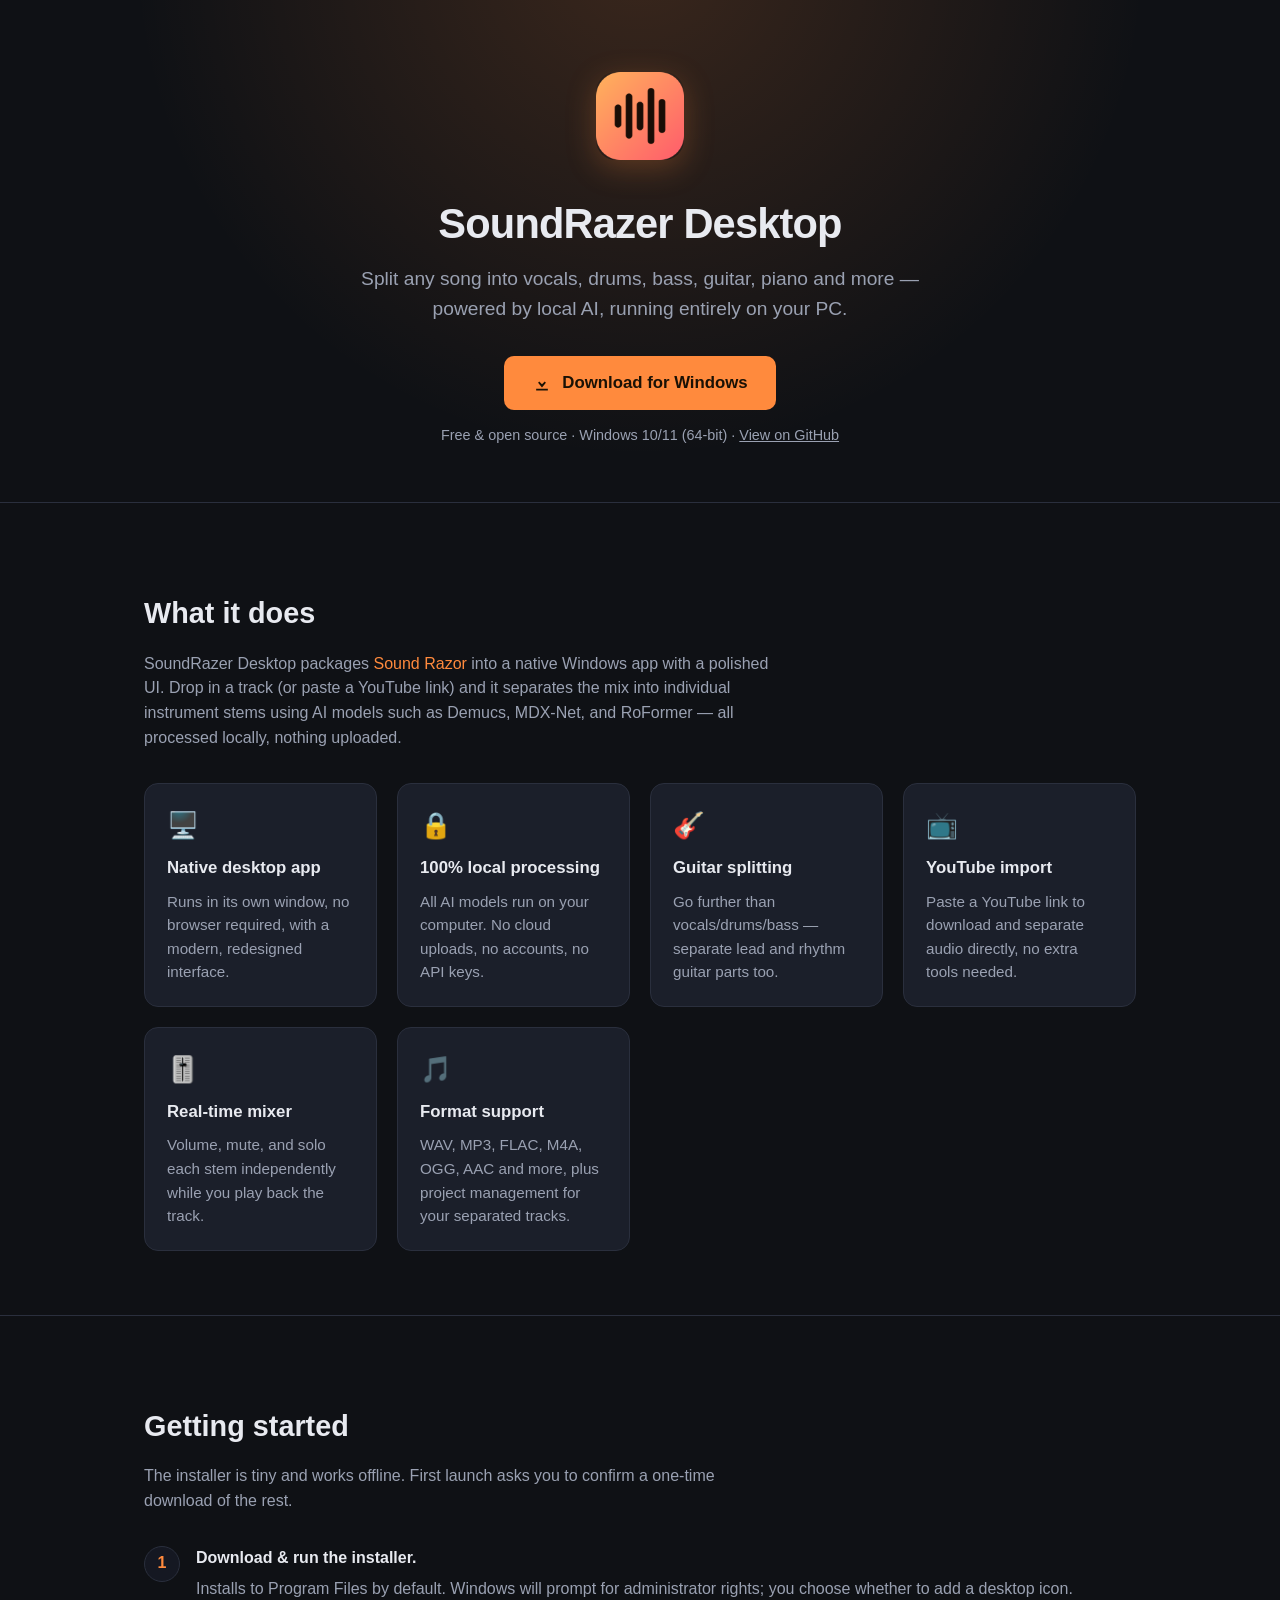
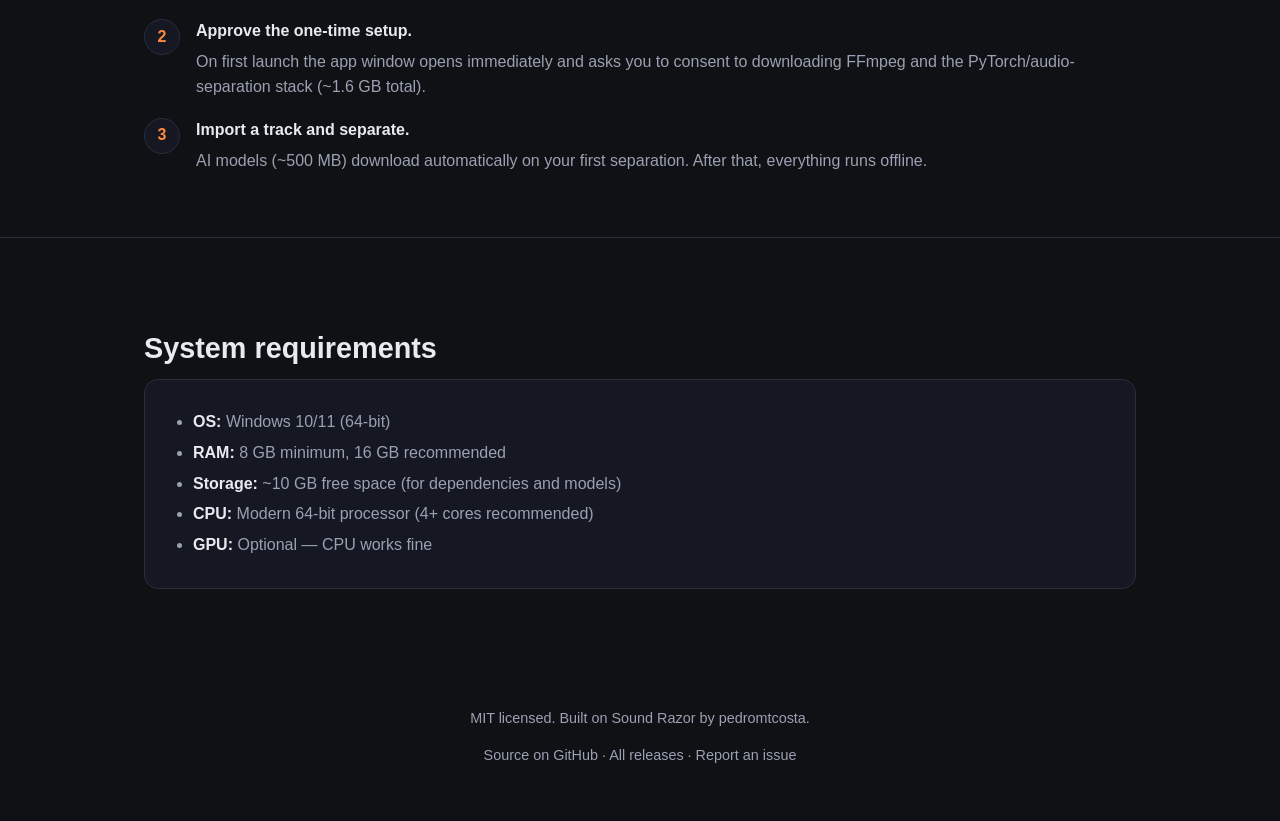
==== docs/index.html @ 900291c7 "Add Open Graph / Twitter card image to landing page" ====
<!DOCTYPE html>
<html lang="en">
<head>
<meta charset="UTF-8" />
<meta name="viewport" content="width=device-width, initial-scale=1.0" />
<title>SoundRazer Desktop — AI Audio Stem Separation</title>
<meta name="description" content="SoundRazer Desktop splits any song into vocals, drums, bass, guitar, piano and more using local AI models. Free, offline, Windows app." />
<link rel="icon" href="assets/icon-256.png" />

<meta property="og:type" content="website" />
<meta property="og:title" content="SoundRazer Desktop — AI Audio Stem Separation" />
<meta property="og:description" content="Split any song into vocals, drums, bass, guitar, piano and more using local AI models. Free, offline, Windows app." />
<meta property="og:url" content="https://um1chc5.github.io/soundrazer-desktop/" />
<meta property="og:image" content="https://um1chc5.github.io/soundrazer-desktop/assets/og-image.png" />
<meta property="og:image:width" content="1200" />
<meta property="og:image:height" content="630" />

<meta name="twitter:card" content="summary_large_image" />
<meta name="twitter:title" content="SoundRazer Desktop — AI Audio Stem Separation" />
<meta name="twitter:description" content="Split any song into vocals, drums, bass, guitar, piano and more using local AI models. Free, offline, Windows app." />
<meta name="twitter:image" content="https://um1chc5.github.io/soundrazer-desktop/assets/og-image.png" />
<style>
  :root {
    --bg: #0f1115;
    --bg-alt: #151822;
    --card: #1b1f2a;
    --border: #2a2f3d;
    --text: #e8eaf0;
    --muted: #9aa1b2;
    --accent: #ff8a3d;
    --accent-dark: #e06f26;
  }
  * { box-sizing: border-box; }
  html { scroll-behavior: smooth; }
  body {
    margin: 0;
    font-family: -apple-system, BlinkMacSystemFont, "Segoe UI", Roboto, Helvetica, Arial, sans-serif;
    background: var(--bg);
    color: var(--text);
    line-height: 1.55;
  }
  a { color: var(--accent); text-decoration: none; }
  a:hover { text-decoration: underline; }
  .wrap { max-width: 1040px; margin: 0 auto; padding: 0 24px; }

  header.hero {
    padding: 72px 0 56px;
    text-align: center;
    background: radial-gradient(circle at 50% -10%, rgba(255,138,61,0.18), transparent 60%);
    border-bottom: 1px solid var(--border);
  }
  .logo { width: 88px; height: 88px; border-radius: 20px; box-shadow: 0 8px 30px rgba(255,138,61,0.25); }
  h1 { font-size: 2.6rem; margin: 24px 0 8px; letter-spacing: -0.02em; }
  .tagline { font-size: 1.2rem; color: var(--muted); max-width: 620px; margin: 0 auto 32px; }

  .btn {
    display: inline-flex;
    align-items: center;
    gap: 10px;
    background: var(--accent);
    color: #1a1105;
    font-weight: 600;
    padding: 14px 28px;
    border-radius: 10px;
    font-size: 1.05rem;
    transition: background 0.15s ease, transform 0.15s ease;
  }
  .btn:hover { background: var(--accent-dark); text-decoration: none; transform: translateY(-1px); }
  .btn svg { width: 20px; height: 20px; }
  .sub-note { margin-top: 14px; font-size: 0.9rem; color: var(--muted); }
  .sub-note a { color: var(--muted); text-decoration: underline; }

  section { padding: 64px 0; border-bottom: 1px solid var(--border); }
  section:last-of-type { border-bottom: none; }
  h2 { font-size: 1.8rem; margin-bottom: 8px; }
  .section-lead { color: var(--muted); margin-bottom: 32px; max-width: 640px; }

  .grid {
    display: grid;
    grid-template-columns: repeat(auto-fit, minmax(230px, 1fr));
    gap: 20px;
  }
  .card {
    background: var(--card);
    border: 1px solid var(--border);
    border-radius: 14px;
    padding: 22px;
  }
  .card h3 { margin: 0 0 8px; font-size: 1.05rem; }
  .card p { margin: 0; color: var(--muted); font-size: 0.95rem; }
  .card .emoji { font-size: 1.6rem; display: block; margin-bottom: 10px; }

  .steps { display: grid; gap: 18px; counter-reset: step; }
  .step { display: flex; gap: 16px; align-items: flex-start; }
  .step .num {
    flex-shrink: 0;
    width: 36px; height: 36px;
    border-radius: 50%;
    background: var(--bg-alt);
    border: 1px solid var(--border);
    color: var(--accent);
    font-weight: 700;
    display: flex; align-items: center; justify-content: center;
  }
  .step p { margin: 6px 0 0; color: var(--muted); }
  .step strong { color: var(--text); }

  .reqs { background: var(--bg-alt); border: 1px solid var(--border); border-radius: 14px; padding: 24px 28px; }
  .reqs ul { margin: 0; padding-left: 20px; color: var(--muted); }
  .reqs li { margin: 6px 0; }
  .reqs strong { color: var(--text); }

  footer { padding: 40px 0; text-align: center; color: var(--muted); font-size: 0.9rem; }
  footer a { color: var(--muted); }

  code { background: var(--bg-alt); padding: 2px 6px; border-radius: 4px; font-size: 0.9em; }
</style>
</head>
<body>

<header class="hero">
  <div class="wrap">
    <img src="assets/icon-256.png" alt="SoundRazer Desktop icon" class="logo" />
    <h1>SoundRazer Desktop</h1>
    <p class="tagline">Split any song into vocals, drums, bass, guitar, piano and more — powered by local AI, running entirely on your PC.</p>
    <a class="btn" href="https://github.com/um1chc5/soundrazer-desktop/releases/latest/download/SoundRazer-Setup-x64.exe">
      <svg viewBox="0 0 24 24" fill="currentColor"><path d="M12 3v10.59l3.3-3.3 1.4 1.42L12 17.4l-4.7-5.69 1.4-1.42 3.3 3.3V3h0zM5 19h14v2H5z"/></svg>
      Download for Windows
    </a>
    <div class="sub-note">Free &amp; open source · Windows 10/11 (64-bit) · <a href="https://github.com/um1chc5/soundrazer-desktop">View on GitHub</a></div>
  </div>
</header>

<section>
  <div class="wrap">
    <h2>What it does</h2>
    <p class="section-lead">
      SoundRazer Desktop packages <a href="https://github.com/pedromtcosta/sound-razor">Sound Razor</a> into a native Windows
      app with a polished UI. Drop in a track (or paste a YouTube link) and it separates the mix into individual
      instrument stems using AI models such as Demucs, MDX-Net, and RoFormer — all processed locally, nothing uploaded.
    </p>
    <div class="grid">
      <div class="card">
        <span class="emoji">🖥️</span>
        <h3>Native desktop app</h3>
        <p>Runs in its own window, no browser required, with a modern, redesigned interface.</p>
      </div>
      <div class="card">
        <span class="emoji">🔒</span>
        <h3>100% local processing</h3>
        <p>All AI models run on your computer. No cloud uploads, no accounts, no API keys.</p>
      </div>
      <div class="card">
        <span class="emoji">🎸</span>
        <h3>Guitar splitting</h3>
        <p>Go further than vocals/drums/bass — separate lead and rhythm guitar parts too.</p>
      </div>
      <div class="card">
        <span class="emoji">📺</span>
        <h3>YouTube import</h3>
        <p>Paste a YouTube link to download and separate audio directly, no extra tools needed.</p>
      </div>
      <div class="card">
        <span class="emoji">🎚️</span>
        <h3>Real-time mixer</h3>
        <p>Volume, mute, and solo each stem independently while you play back the track.</p>
      </div>
      <div class="card">
        <span class="emoji">🎵</span>
        <h3>Format support</h3>
        <p>WAV, MP3, FLAC, M4A, OGG, AAC and more, plus project management for your separated tracks.</p>
      </div>
    </div>
  </div>
</section>

<section>
  <div class="wrap">
    <h2>Getting started</h2>
    <p class="section-lead">The installer is tiny and works offline. First launch asks you to confirm a one-time download of the rest.</p>
    <div class="steps">
      <div class="step">
        <div class="num">1</div>
        <div>
          <strong>Download &amp; run the installer.</strong>
          <p>Installs to Program Files by default. Windows will prompt for administrator rights; you choose whether to add a desktop icon.</p>
        </div>
      </div>
      <div class="step">
        <div class="num">2</div>
        <div>
          <strong>Approve the one-time setup.</strong>
          <p>On first launch the app window opens immediately and asks you to consent to downloading FFmpeg and the PyTorch/audio-separation stack (~1.6&nbsp;GB total).</p>
        </div>
      </div>
      <div class="step">
        <div class="num">3</div>
        <div>
          <strong>Import a track and separate.</strong>
          <p>AI models (~500&nbsp;MB) download automatically on your first separation. After that, everything runs offline.</p>
        </div>
      </div>
    </div>
  </div>
</section>

<section>
  <div class="wrap">
    <h2>System requirements</h2>
    <div class="reqs">
      <ul>
        <li><strong>OS:</strong> Windows 10/11 (64-bit)</li>
        <li><strong>RAM:</strong> 8&nbsp;GB minimum, 16&nbsp;GB recommended</li>
        <li><strong>Storage:</strong> ~10&nbsp;GB free space (for dependencies and models)</li>
        <li><strong>CPU:</strong> Modern 64-bit processor (4+ cores recommended)</li>
        <li><strong>GPU:</strong> Optional — CPU works fine</li>
      </ul>
    </div>
  </div>
</section>

<footer>
  <div class="wrap">
    <p>MIT licensed. Built on <a href="https://github.com/pedromtcosta/sound-razor">Sound Razor</a> by pedromtcosta.</p>
    <p><a href="https://github.com/um1chc5/soundrazer-desktop">Source on GitHub</a> · <a href="https://github.com/um1chc5/soundrazer-desktop/releases">All releases</a> · <a href="https://github.com/um1chc5/soundrazer-desktop/issues">Report an issue</a></p>
  </div>
</footer>

</body>
</html>
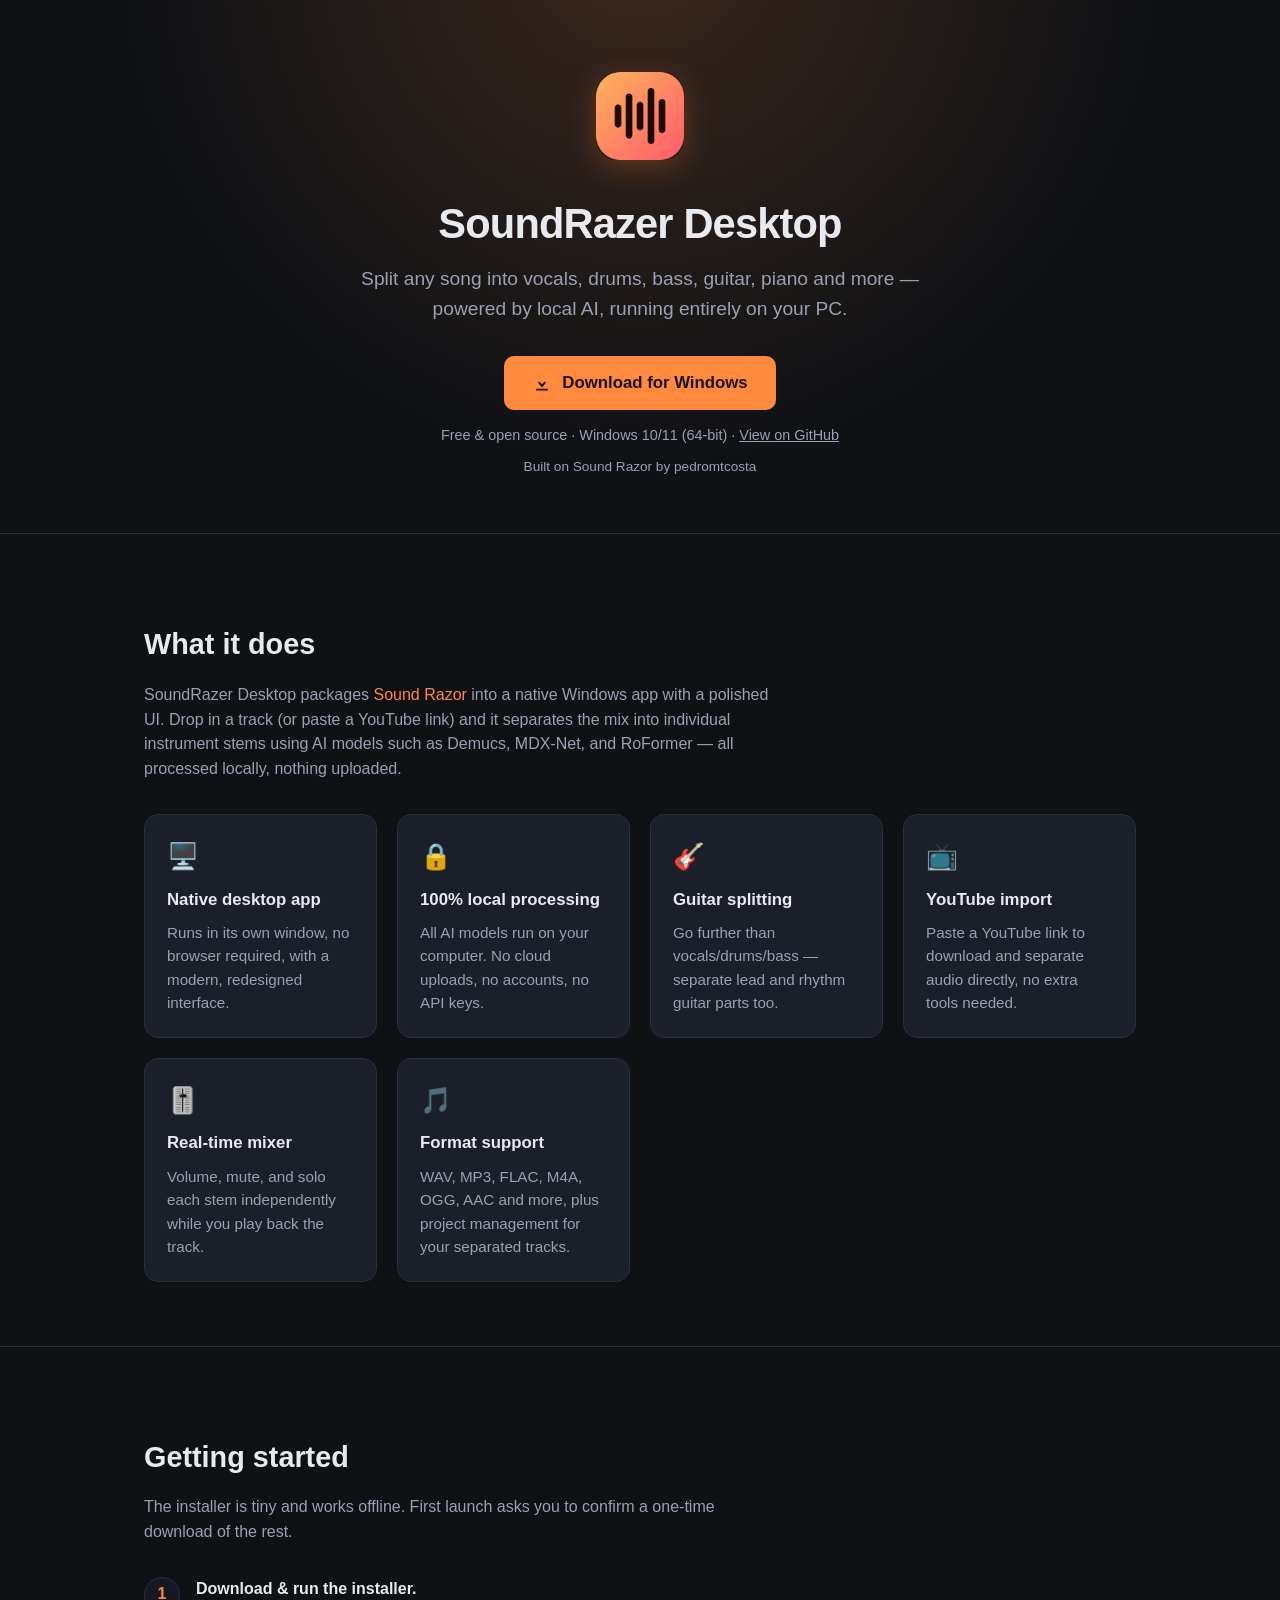
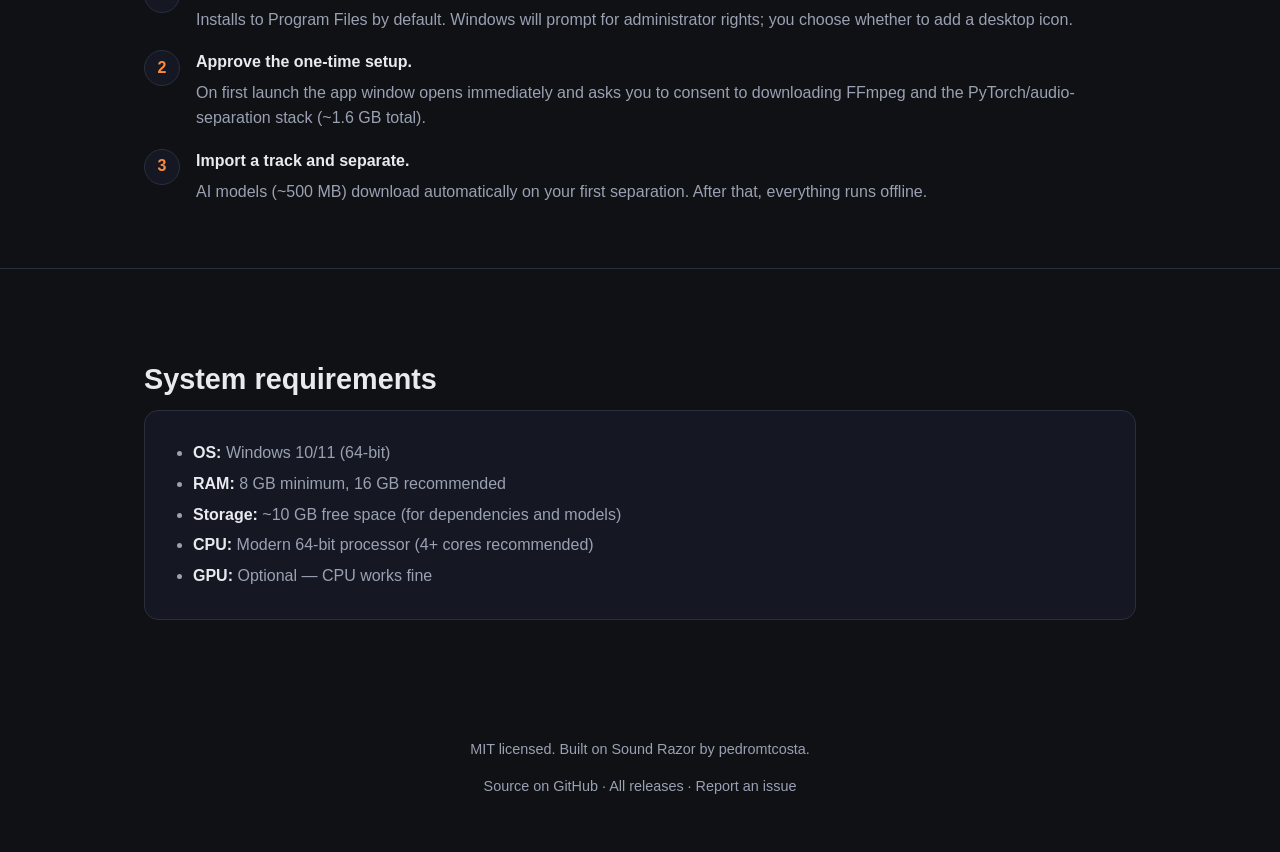
==== commit d608ca32: "Credit Sound Razor author in hero section" ====
--- a/docs/index.html
+++ b/docs/index.html
@@ -69,6 +69,8 @@
   .btn svg { width: 20px; height: 20px; }
   .sub-note { margin-top: 14px; font-size: 0.9rem; color: var(--muted); }
   .sub-note a { color: var(--muted); text-decoration: underline; }
+  .credit { margin-top: 10px; font-size: 0.85rem; color: var(--muted); }
+  .credit a { color: var(--muted); }
 
   section { padding: 64px 0; border-bottom: 1px solid var(--border); }
   section:last-of-type { border-bottom: none; }
@@ -128,6 +130,7 @@
       Download for Windows
     </a>
     <div class="sub-note">Free &amp; open source · Windows 10/11 (64-bit) · <a href="https://github.com/um1chc5/soundrazer-desktop">View on GitHub</a></div>
+    <div class="credit">Built on <a href="https://github.com/pedromtcosta/sound-razor">Sound Razor</a> by <a href="https://github.com/pedromtcosta">pedromtcosta</a></div>
   </div>
 </header>
 
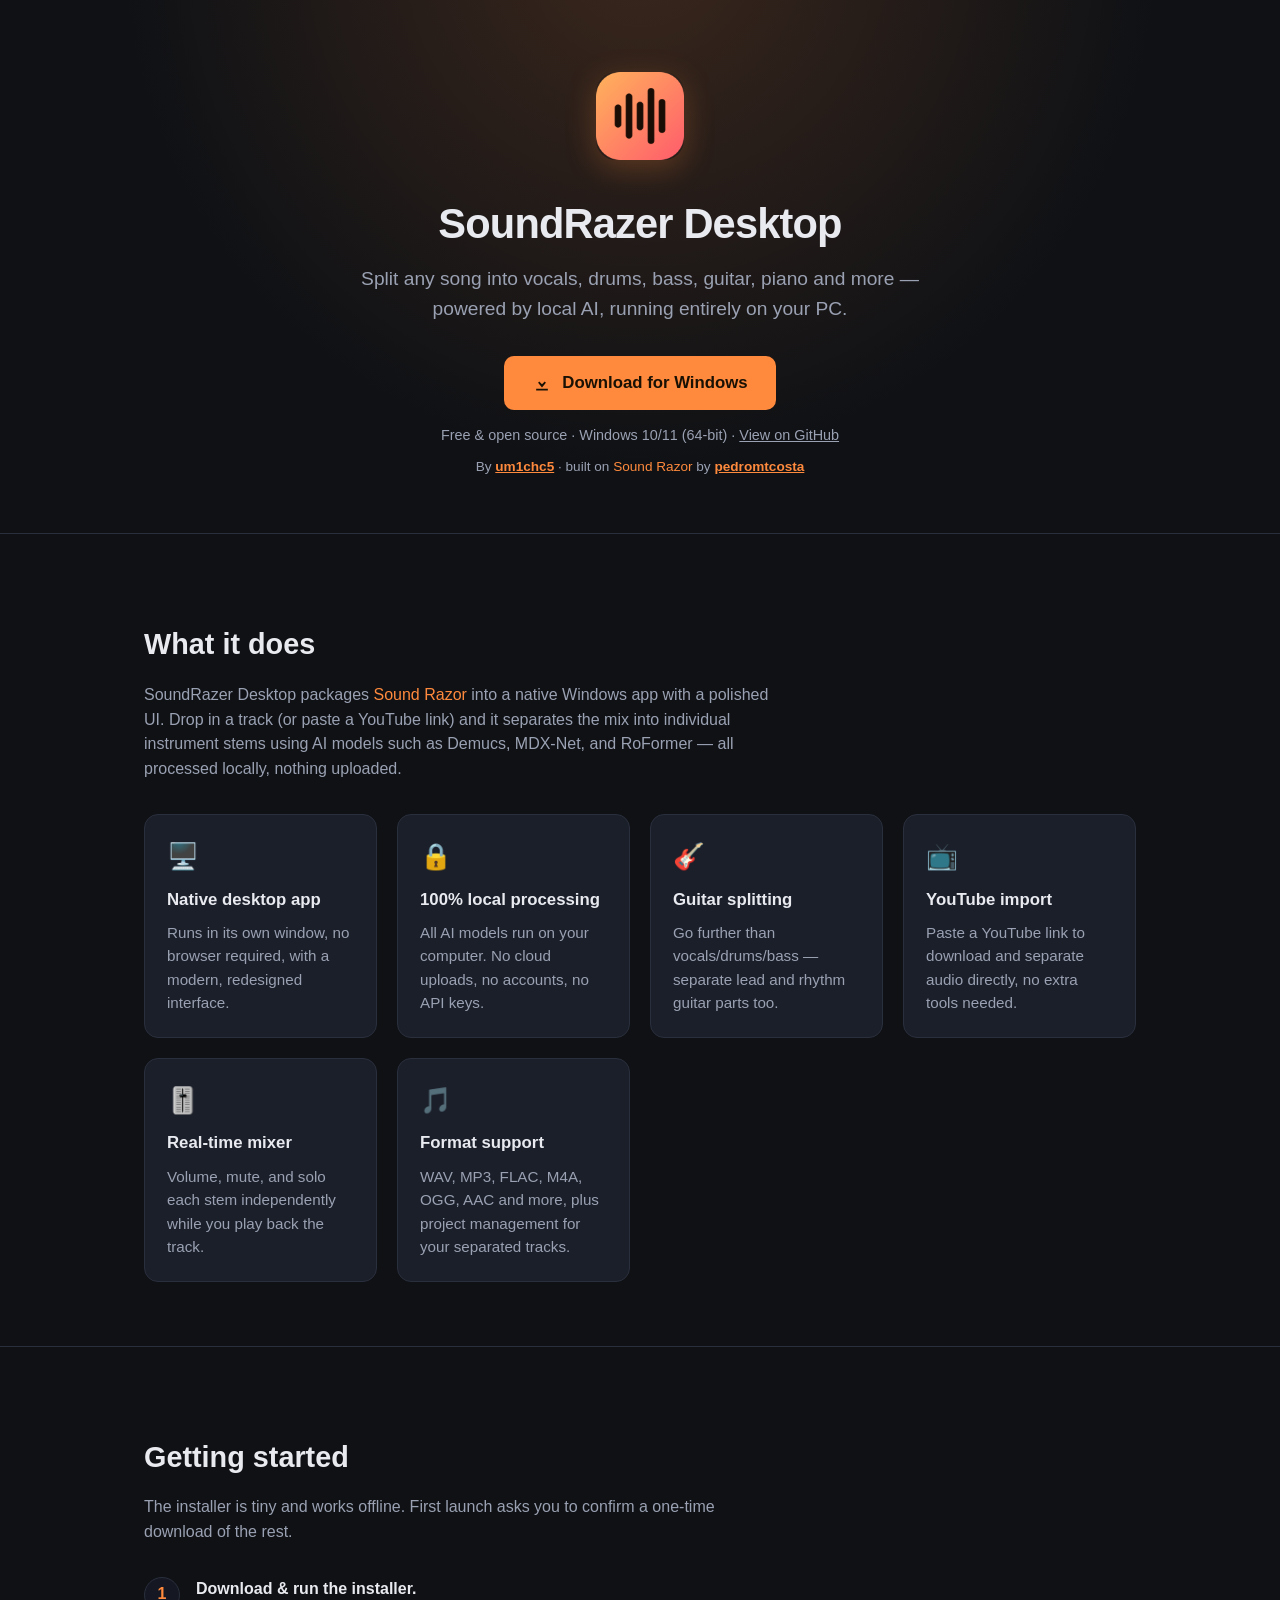
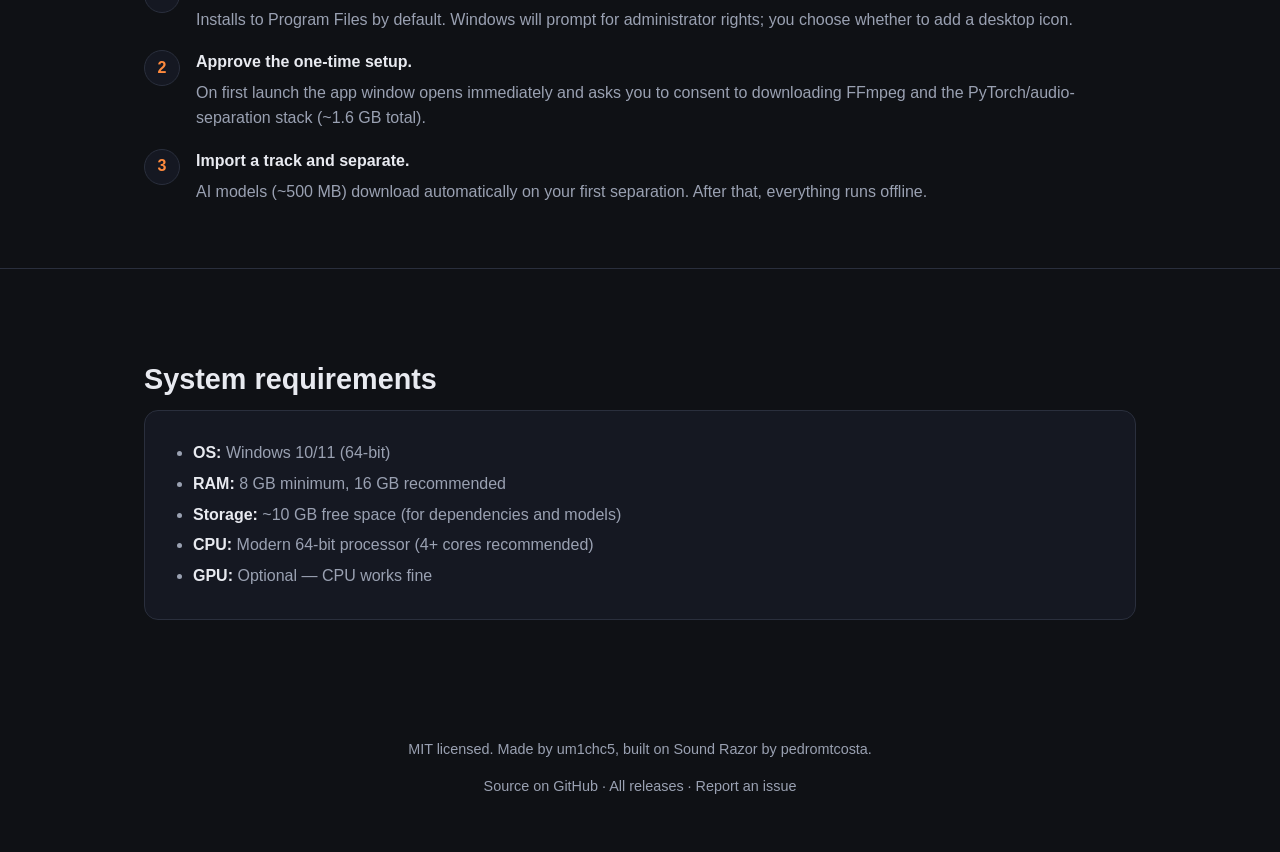
==== commit 1eadb98e: "Credit um1chc5 in hero and footer, style author links" ====
--- a/docs/index.html
+++ b/docs/index.html
@@ -70,7 +70,7 @@
   .sub-note { margin-top: 14px; font-size: 0.9rem; color: var(--muted); }
   .sub-note a { color: var(--muted); text-decoration: underline; }
   .credit { margin-top: 10px; font-size: 0.85rem; color: var(--muted); }
-  .credit a { color: var(--muted); }
+  .credit a.author { color: var(--accent); font-weight: 600; text-decoration: underline; }
 
   section { padding: 64px 0; border-bottom: 1px solid var(--border); }
   section:last-of-type { border-bottom: none; }
@@ -130,7 +130,7 @@
       Download for Windows
     </a>
     <div class="sub-note">Free &amp; open source · Windows 10/11 (64-bit) · <a href="https://github.com/um1chc5/soundrazer-desktop">View on GitHub</a></div>
-    <div class="credit">Built on <a href="https://github.com/pedromtcosta/sound-razor">Sound Razor</a> by <a href="https://github.com/pedromtcosta">pedromtcosta</a></div>
+    <div class="credit">By <a href="https://github.com/um1chc5" class="author">um1chc5</a> · built on <a href="https://github.com/pedromtcosta/sound-razor">Sound Razor</a> by <a href="https://github.com/pedromtcosta" class="author">pedromtcosta</a></div>
   </div>
 </header>
 
@@ -224,7 +224,7 @@
 
 <footer>
   <div class="wrap">
-    <p>MIT licensed. Built on <a href="https://github.com/pedromtcosta/sound-razor">Sound Razor</a> by pedromtcosta.</p>
+    <p>MIT licensed. Made by <a href="https://github.com/um1chc5">um1chc5</a>, built on <a href="https://github.com/pedromtcosta/sound-razor">Sound Razor</a> by pedromtcosta.</p>
     <p><a href="https://github.com/um1chc5/soundrazer-desktop">Source on GitHub</a> · <a href="https://github.com/um1chc5/soundrazer-desktop/releases">All releases</a> · <a href="https://github.com/um1chc5/soundrazer-desktop/issues">Report an issue</a></p>
   </div>
 </footer>
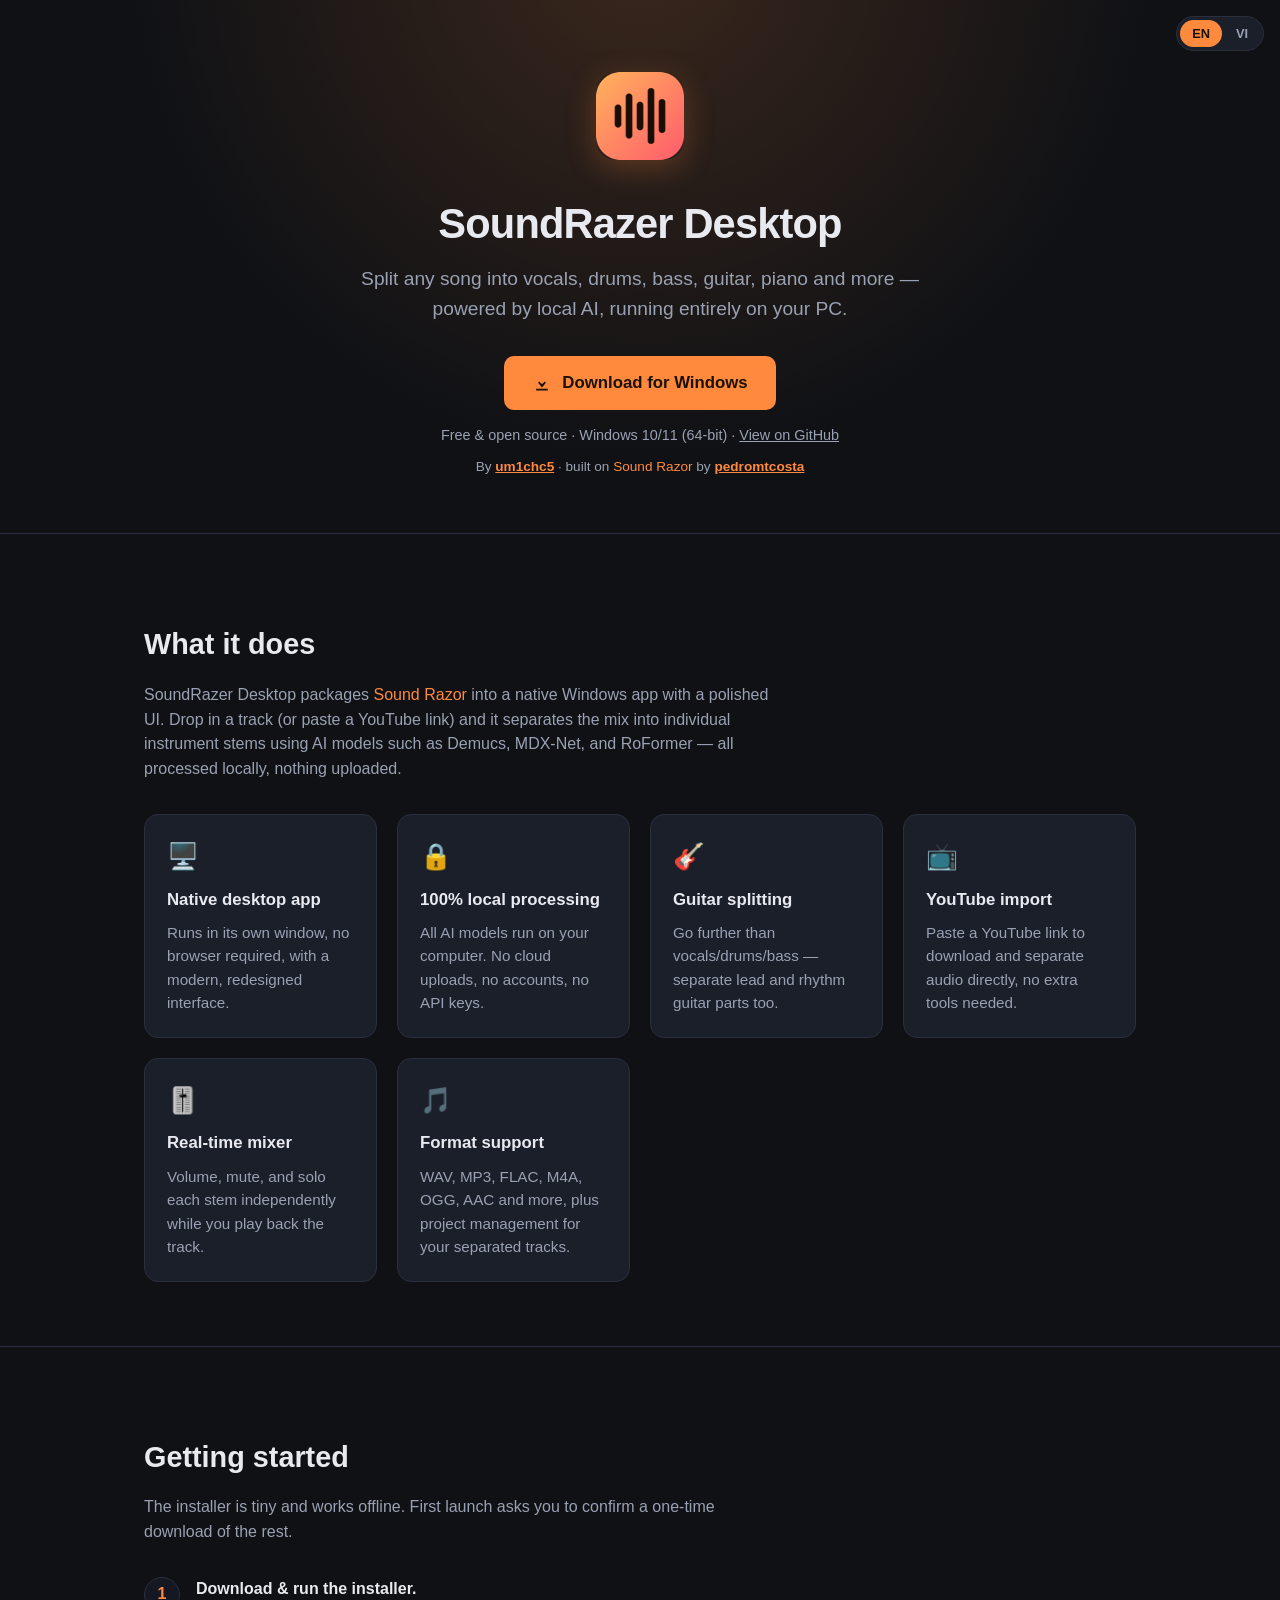
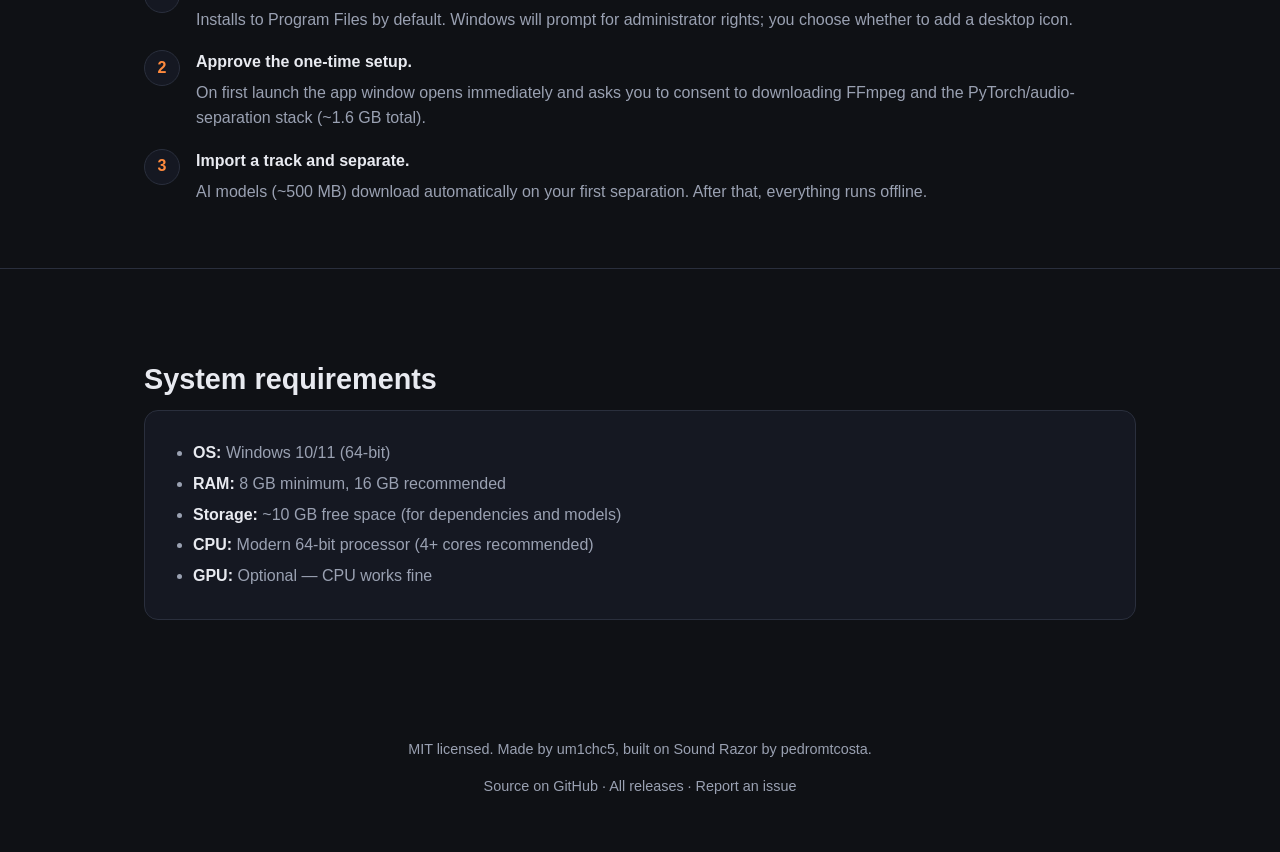
==== commit 57cf3e0f: "Add VI/EN language toggle to landing page" ====
--- a/docs/index.html
+++ b/docs/index.html
@@ -116,28 +116,58 @@
   footer a { color: var(--muted); }
 
   code { background: var(--bg-alt); padding: 2px 6px; border-radius: 4px; font-size: 0.9em; }
+
+  .lang-toggle {
+    position: fixed;
+    top: 16px;
+    right: 16px;
+    z-index: 10;
+    display: flex;
+    background: var(--card);
+    border: 1px solid var(--border);
+    border-radius: 999px;
+    padding: 3px;
+    gap: 2px;
+  }
+  .lang-toggle button {
+    border: none;
+    background: transparent;
+    color: var(--muted);
+    font-size: 0.8rem;
+    font-weight: 600;
+    padding: 6px 12px;
+    border-radius: 999px;
+    cursor: pointer;
+    font-family: inherit;
+  }
+  .lang-toggle button.active { background: var(--accent); color: #1a1105; }
 </style>
 </head>
 <body>
 
+<div class="lang-toggle">
+  <button type="button" data-lang="en">EN</button>
+  <button type="button" data-lang="vi">VI</button>
+</div>
+
 <header class="hero">
   <div class="wrap">
     <img src="assets/icon-256.png" alt="SoundRazer Desktop icon" class="logo" />
     <h1>SoundRazer Desktop</h1>
-    <p class="tagline">Split any song into vocals, drums, bass, guitar, piano and more — powered by local AI, running entirely on your PC.</p>
+    <p class="tagline" data-i18n="hero.tagline">Split any song into vocals, drums, bass, guitar, piano and more — powered by local AI, running entirely on your PC.</p>
     <a class="btn" href="https://github.com/um1chc5/soundrazer-desktop/releases/latest/download/SoundRazer-Setup-x64.exe">
       <svg viewBox="0 0 24 24" fill="currentColor"><path d="M12 3v10.59l3.3-3.3 1.4 1.42L12 17.4l-4.7-5.69 1.4-1.42 3.3 3.3V3h0zM5 19h14v2H5z"/></svg>
-      Download for Windows
+      <span data-i18n="hero.btn">Download for Windows</span>
     </a>
-    <div class="sub-note">Free &amp; open source · Windows 10/11 (64-bit) · <a href="https://github.com/um1chc5/soundrazer-desktop">View on GitHub</a></div>
-    <div class="credit">By <a href="https://github.com/um1chc5" class="author">um1chc5</a> · built on <a href="https://github.com/pedromtcosta/sound-razor">Sound Razor</a> by <a href="https://github.com/pedromtcosta" class="author">pedromtcosta</a></div>
+    <div class="sub-note" data-i18n="hero.subnote">Free &amp; open source · Windows 10/11 (64-bit) · <a href="https://github.com/um1chc5/soundrazer-desktop">View on GitHub</a></div>
+    <div class="credit" data-i18n="hero.credit">By <a href="https://github.com/um1chc5" class="author">um1chc5</a> · built on <a href="https://github.com/pedromtcosta/sound-razor">Sound Razor</a> by <a href="https://github.com/pedromtcosta" class="author">pedromtcosta</a></div>
   </div>
 </header>
 
 <section>
   <div class="wrap">
-    <h2>What it does</h2>
-    <p class="section-lead">
+    <h2 data-i18n="about.h2">What it does</h2>
+    <p class="section-lead" data-i18n="about.lead">
       SoundRazer Desktop packages <a href="https://github.com/pedromtcosta/sound-razor">Sound Razor</a> into a native Windows
       app with a polished UI. Drop in a track (or paste a YouTube link) and it separates the mix into individual
       instrument stems using AI models such as Demucs, MDX-Net, and RoFormer — all processed locally, nothing uploaded.
@@ -145,33 +175,33 @@
     <div class="grid">
       <div class="card">
         <span class="emoji">🖥️</span>
-        <h3>Native desktop app</h3>
-        <p>Runs in its own window, no browser required, with a modern, redesigned interface.</p>
+        <h3 data-i18n="card.1.h3">Native desktop app</h3>
+        <p data-i18n="card.1.p">Runs in its own window, no browser required, with a modern, redesigned interface.</p>
       </div>
       <div class="card">
         <span class="emoji">🔒</span>
-        <h3>100% local processing</h3>
-        <p>All AI models run on your computer. No cloud uploads, no accounts, no API keys.</p>
+        <h3 data-i18n="card.2.h3">100% local processing</h3>
+        <p data-i18n="card.2.p">All AI models run on your computer. No cloud uploads, no accounts, no API keys.</p>
       </div>
       <div class="card">
         <span class="emoji">🎸</span>
-        <h3>Guitar splitting</h3>
-        <p>Go further than vocals/drums/bass — separate lead and rhythm guitar parts too.</p>
+        <h3 data-i18n="card.3.h3">Guitar splitting</h3>
+        <p data-i18n="card.3.p">Go further than vocals/drums/bass — separate lead and rhythm guitar parts too.</p>
       </div>
       <div class="card">
         <span class="emoji">📺</span>
-        <h3>YouTube import</h3>
-        <p>Paste a YouTube link to download and separate audio directly, no extra tools needed.</p>
+        <h3 data-i18n="card.4.h3">YouTube import</h3>
+        <p data-i18n="card.4.p">Paste a YouTube link to download and separate audio directly, no extra tools needed.</p>
       </div>
       <div class="card">
         <span class="emoji">🎚️</span>
-        <h3>Real-time mixer</h3>
-        <p>Volume, mute, and solo each stem independently while you play back the track.</p>
+        <h3 data-i18n="card.5.h3">Real-time mixer</h3>
+        <p data-i18n="card.5.p">Volume, mute, and solo each stem independently while you play back the track.</p>
       </div>
       <div class="card">
         <span class="emoji">🎵</span>
-        <h3>Format support</h3>
-        <p>WAV, MP3, FLAC, M4A, OGG, AAC and more, plus project management for your separated tracks.</p>
+        <h3 data-i18n="card.6.h3">Format support</h3>
+        <p data-i18n="card.6.p">WAV, MP3, FLAC, M4A, OGG, AAC and more, plus project management for your separated tracks.</p>
       </div>
     </div>
   </div>
@@ -179,28 +209,28 @@
 
 <section>
   <div class="wrap">
-    <h2>Getting started</h2>
-    <p class="section-lead">The installer is tiny and works offline. First launch asks you to confirm a one-time download of the rest.</p>
+    <h2 data-i18n="start.h2">Getting started</h2>
+    <p class="section-lead" data-i18n="start.lead">The installer is tiny and works offline. First launch asks you to confirm a one-time download of the rest.</p>
     <div class="steps">
       <div class="step">
         <div class="num">1</div>
         <div>
-          <strong>Download &amp; run the installer.</strong>
-          <p>Installs to Program Files by default. Windows will prompt for administrator rights; you choose whether to add a desktop icon.</p>
+          <strong data-i18n="step.1.strong">Download &amp; run the installer.</strong>
+          <p data-i18n="step.1.p">Installs to Program Files by default. Windows will prompt for administrator rights; you choose whether to add a desktop icon.</p>
         </div>
       </div>
       <div class="step">
         <div class="num">2</div>
         <div>
-          <strong>Approve the one-time setup.</strong>
-          <p>On first launch the app window opens immediately and asks you to consent to downloading FFmpeg and the PyTorch/audio-separation stack (~1.6&nbsp;GB total).</p>
+          <strong data-i18n="step.2.strong">Approve the one-time setup.</strong>
+          <p data-i18n="step.2.p">On first launch the app window opens immediately and asks you to consent to downloading FFmpeg and the PyTorch/audio-separation stack (~1.6&nbsp;GB total).</p>
         </div>
       </div>
       <div class="step">
         <div class="num">3</div>
         <div>
-          <strong>Import a track and separate.</strong>
-          <p>AI models (~500&nbsp;MB) download automatically on your first separation. After that, everything runs offline.</p>
+          <strong data-i18n="step.3.strong">Import a track and separate.</strong>
+          <p data-i18n="step.3.p">AI models (~500&nbsp;MB) download automatically on your first separation. After that, everything runs offline.</p>
         </div>
       </div>
     </div>
@@ -209,14 +239,14 @@
 
 <section>
   <div class="wrap">
-    <h2>System requirements</h2>
+    <h2 data-i18n="reqs.h2">System requirements</h2>
     <div class="reqs">
       <ul>
-        <li><strong>OS:</strong> Windows 10/11 (64-bit)</li>
-        <li><strong>RAM:</strong> 8&nbsp;GB minimum, 16&nbsp;GB recommended</li>
-        <li><strong>Storage:</strong> ~10&nbsp;GB free space (for dependencies and models)</li>
-        <li><strong>CPU:</strong> Modern 64-bit processor (4+ cores recommended)</li>
-        <li><strong>GPU:</strong> Optional — CPU works fine</li>
+        <li data-i18n="reqs.os"><strong>OS:</strong> Windows 10/11 (64-bit)</li>
+        <li data-i18n="reqs.ram"><strong>RAM:</strong> 8&nbsp;GB minimum, 16&nbsp;GB recommended</li>
+        <li data-i18n="reqs.storage"><strong>Storage:</strong> ~10&nbsp;GB free space (for dependencies and models)</li>
+        <li data-i18n="reqs.cpu"><strong>CPU:</strong> Modern 64-bit processor (4+ cores recommended)</li>
+        <li data-i18n="reqs.gpu"><strong>GPU:</strong> Optional — CPU works fine</li>
       </ul>
     </div>
   </div>
@@ -224,10 +254,80 @@
 
 <footer>
   <div class="wrap">
-    <p>MIT licensed. Made by <a href="https://github.com/um1chc5">um1chc5</a>, built on <a href="https://github.com/pedromtcosta/sound-razor">Sound Razor</a> by pedromtcosta.</p>
-    <p><a href="https://github.com/um1chc5/soundrazer-desktop">Source on GitHub</a> · <a href="https://github.com/um1chc5/soundrazer-desktop/releases">All releases</a> · <a href="https://github.com/um1chc5/soundrazer-desktop/issues">Report an issue</a></p>
+    <p data-i18n="footer.p1">MIT licensed. Made by <a href="https://github.com/um1chc5">um1chc5</a>, built on <a href="https://github.com/pedromtcosta/sound-razor">Sound Razor</a> by pedromtcosta.</p>
+    <p data-i18n="footer.p2"><a href="https://github.com/um1chc5/soundrazer-desktop">Source on GitHub</a> · <a href="https://github.com/um1chc5/soundrazer-desktop/releases">All releases</a> · <a href="https://github.com/um1chc5/soundrazer-desktop/issues">Report an issue</a></p>
   </div>
 </footer>
+
+<script>
+(function () {
+  var TRANSLATIONS = {
+    vi: {
+      "hero.tagline": "Tách mọi bài hát thành giọng hát, trống, bass, guitar, piano và hơn thế nữa — bằng AI chạy hoàn toàn trên máy tính của bạn.",
+      "hero.btn": "Tải cho Windows",
+      "hero.subnote": "Miễn phí &amp; mã nguồn mở · Windows 10/11 (64-bit) · <a href=\"https://github.com/um1chc5/soundrazer-desktop\">Xem trên GitHub</a>",
+      "hero.credit": "Bởi <a href=\"https://github.com/um1chc5\" class=\"author\">um1chc5</a> · xây dựng trên <a href=\"https://github.com/pedromtcosta/sound-razor\">Sound Razor</a> của <a href=\"https://github.com/pedromtcosta\" class=\"author\">pedromtcosta</a>",
+      "about.h2": "Ứng dụng này làm gì",
+      "about.lead": "SoundRazer Desktop đóng gói <a href=\"https://github.com/pedromtcosta/sound-razor\">Sound Razor</a> thành một ứng dụng Windows gốc với giao diện hiện đại. Thả một bản nhạc vào (hoặc dán link YouTube) và nó sẽ tách bản mix thành từng track nhạc cụ riêng biệt bằng các mô hình AI như Demucs, MDX-Net và RoFormer — xử lý hoàn toàn cục bộ, không tải lên đâu cả.",
+      "card.1.h3": "Ứng dụng desktop gốc",
+      "card.1.p": "Chạy trong cửa sổ riêng, không cần trình duyệt, với giao diện hiện đại được thiết kế lại.",
+      "card.2.h3": "Xử lý 100% cục bộ",
+      "card.2.p": "Mọi mô hình AI đều chạy trên máy tính của bạn. Không tải lên cloud, không cần tài khoản, không cần API key.",
+      "card.3.h3": "Tách giọng guitar",
+      "card.3.p": "Không chỉ vocals/trống/bass — còn tách được guitar chính (lead) và guitar đệm (rhythm).",
+      "card.4.h3": "Nhập từ YouTube",
+      "card.4.p": "Dán link YouTube để tải và tách âm thanh trực tiếp, không cần công cụ khác.",
+      "card.5.h3": "Mixer thời gian thực",
+      "card.5.p": "Điều chỉnh âm lượng, tắt tiếng (mute), solo từng track độc lập khi phát lại.",
+      "card.6.h3": "Hỗ trợ nhiều định dạng",
+      "card.6.p": "WAV, MP3, FLAC, M4A, OGG, AAC và nhiều hơn nữa, cùng quản lý dự án cho các track đã tách.",
+      "start.h2": "Bắt đầu sử dụng",
+      "start.lead": "Bộ cài đặt rất nhẹ và hoạt động offline. Lần khởi chạy đầu tiên sẽ hỏi bạn xác nhận tải phần còn lại.",
+      "step.1.strong": "Tải &amp; chạy bộ cài đặt.",
+      "step.1.p": "Mặc định cài vào Program Files. Windows sẽ hỏi quyền quản trị viên; bạn có thể chọn thêm biểu tượng ngoài màn hình hay không.",
+      "step.2.strong": "Xác nhận thiết lập lần đầu.",
+      "step.2.p": "Ở lần mở đầu tiên, cửa sổ ứng dụng hiện ra ngay và yêu cầu bạn đồng ý tải FFmpeg cùng bộ PyTorch/tách âm thanh (~1.6&nbsp;GB tổng cộng).",
+      "step.3.strong": "Nhập một bản nhạc và tách.",
+      "step.3.p": "Các mô hình AI (~500&nbsp;MB) sẽ tự động tải về khi bạn tách lần đầu tiên. Sau đó mọi thứ chạy hoàn toàn offline.",
+      "reqs.h2": "Yêu cầu hệ thống",
+      "reqs.os": "<strong>Hệ điều hành:</strong> Windows 10/11 (64-bit)",
+      "reqs.ram": "<strong>RAM:</strong> Tối thiểu 8&nbsp;GB, khuyến nghị 16&nbsp;GB",
+      "reqs.storage": "<strong>Dung lượng:</strong> ~10&nbsp;GB trống (cho dependencies và models)",
+      "reqs.cpu": "<strong>CPU:</strong> Bộ xử lý 64-bit hiện đại (khuyến nghị 4+ nhân)",
+      "reqs.gpu": "<strong>GPU:</strong> Tùy chọn — CPU vẫn chạy tốt",
+      "footer.p1": "Giấy phép MIT. Thực hiện bởi <a href=\"https://github.com/um1chc5\">um1chc5</a>, xây dựng trên <a href=\"https://github.com/pedromtcosta/sound-razor\">Sound Razor</a> của pedromtcosta.",
+      "footer.p2": "<a href=\"https://github.com/um1chc5/soundrazer-desktop\">Mã nguồn trên GitHub</a> · <a href=\"https://github.com/um1chc5/soundrazer-desktop/releases\">Tất cả bản phát hành</a> · <a href=\"https://github.com/um1chc5/soundrazer-desktop/issues\">Báo lỗi</a>"
+    }
+  };
+
+  var original = {};
+  document.querySelectorAll("[data-i18n]").forEach(function (el) {
+    original[el.getAttribute("data-i18n")] = el.innerHTML;
+  });
+
+  function applyLang(lang) {
+    document.documentElement.lang = lang;
+    document.querySelectorAll("[data-i18n]").forEach(function (el) {
+      var key = el.getAttribute("data-i18n");
+      el.innerHTML = lang === "vi" ? (TRANSLATIONS.vi[key] || original[key]) : original[key];
+    });
+    document.querySelectorAll(".lang-toggle button").forEach(function (btn) {
+      btn.classList.toggle("active", btn.getAttribute("data-lang") === lang);
+    });
+    localStorage.setItem("srLang", lang);
+  }
+
+  document.querySelectorAll(".lang-toggle button").forEach(function (btn) {
+    btn.addEventListener("click", function () {
+      applyLang(btn.getAttribute("data-lang"));
+    });
+  });
+
+  var saved = localStorage.getItem("srLang");
+  var initial = saved || (navigator.language && navigator.language.toLowerCase().indexOf("vi") === 0 ? "vi" : "en");
+  applyLang(initial);
+})();
+</script>
 
 </body>
 </html>
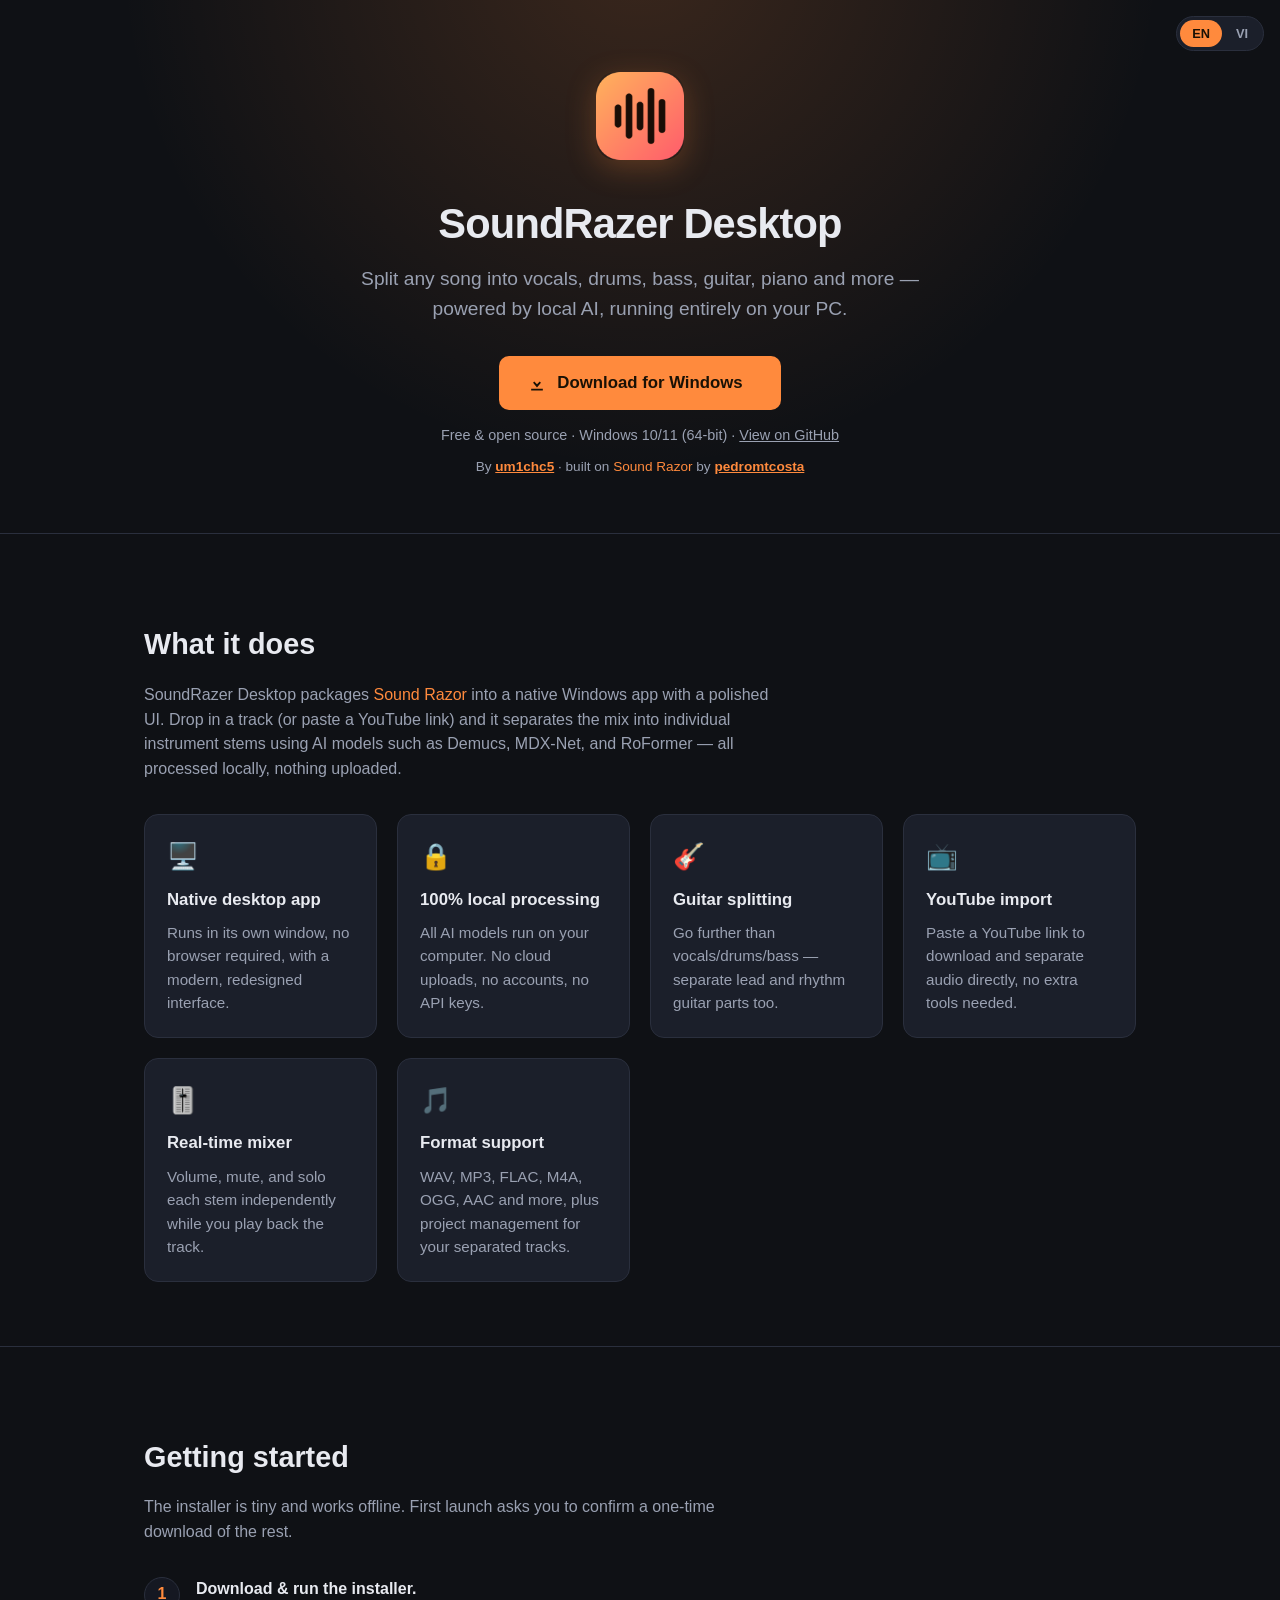
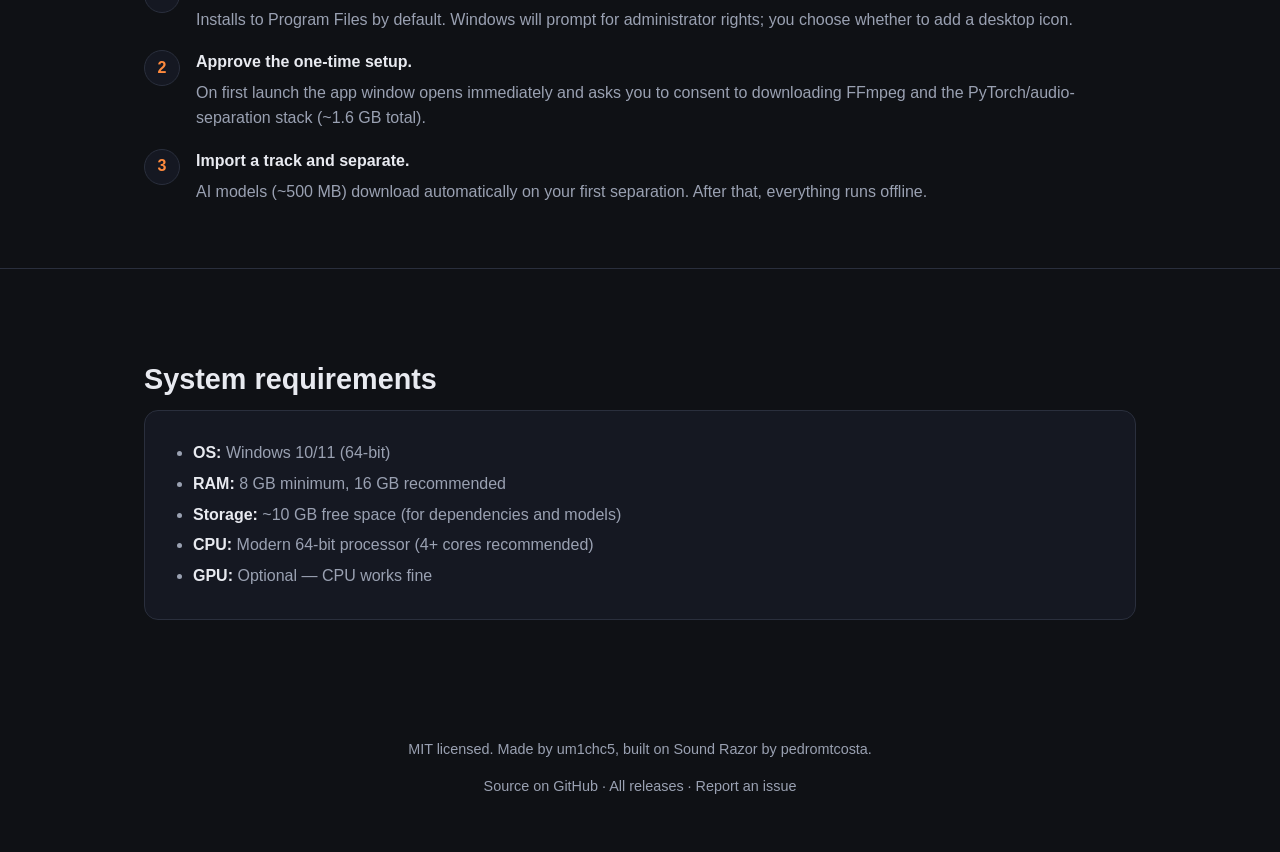
==== commit 306c3209: "Show installer download size on landing page button" ====
--- a/docs/index.html
+++ b/docs/index.html
@@ -67,6 +67,7 @@
   }
   .btn:hover { background: var(--accent-dark); text-decoration: none; transform: translateY(-1px); }
   .btn svg { width: 20px; height: 20px; }
+  .installer-size { font-weight: 500; opacity: 0.75; font-size: 0.92em; }
   .sub-note { margin-top: 14px; font-size: 0.9rem; color: var(--muted); }
   .sub-note a { color: var(--muted); text-decoration: underline; }
   .credit { margin-top: 10px; font-size: 0.85rem; color: var(--muted); }
@@ -158,6 +159,7 @@
     <a class="btn" href="https://github.com/um1chc5/soundrazer-desktop/releases/latest/download/SoundRazer-Setup-x64.exe">
       <svg viewBox="0 0 24 24" fill="currentColor"><path d="M12 3v10.59l3.3-3.3 1.4 1.42L12 17.4l-4.7-5.69 1.4-1.42 3.3 3.3V3h0zM5 19h14v2H5z"/></svg>
       <span data-i18n="hero.btn">Download for Windows</span>
+      <span class="installer-size" id="installer-size"></span>
     </a>
     <div class="sub-note" data-i18n="hero.subnote">Free &amp; open source · Windows 10/11 (64-bit) · <a href="https://github.com/um1chc5/soundrazer-desktop">View on GitHub</a></div>
     <div class="credit" data-i18n="hero.credit">By <a href="https://github.com/um1chc5" class="author">um1chc5</a> · built on <a href="https://github.com/pedromtcosta/sound-razor">Sound Razor</a> by <a href="https://github.com/pedromtcosta" class="author">pedromtcosta</a></div>
@@ -326,6 +328,25 @@
   var saved = localStorage.getItem("srLang");
   var initial = saved || (navigator.language && navigator.language.toLowerCase().indexOf("vi") === 0 ? "vi" : "en");
   applyLang(initial);
+
+  (function loadInstallerSize() {
+    var el = document.getElementById("installer-size");
+    var cacheKey = "srInstallerSize";
+    var cached = null;
+    try { cached = JSON.parse(localStorage.getItem(cacheKey) || "null"); } catch (_) {}
+    if (cached && cached.text && Date.now() - cached.at < 3600000) { el.textContent = cached.text; return; }
+    fetch("https://api.github.com/repos/um1chc5/soundrazer-desktop/releases/latest")
+      .then(function (r) { return r.ok ? r.json() : null; })
+      .then(function (data) {
+        var asset = data && data.assets && data.assets.find(function (a) { return a.name === "SoundRazer-Setup-x64.exe"; });
+        if (!asset) return;
+        var mb = asset.size / (1024 * 1024);
+        var text = "(~" + (mb < 10 ? mb.toFixed(1) : Math.round(mb)) + " MB)";
+        el.textContent = text;
+        try { localStorage.setItem(cacheKey, JSON.stringify({text: text, at: Date.now()})); } catch (_) {}
+      })
+      .catch(function () {});
+  })();
 })();
 </script>
 
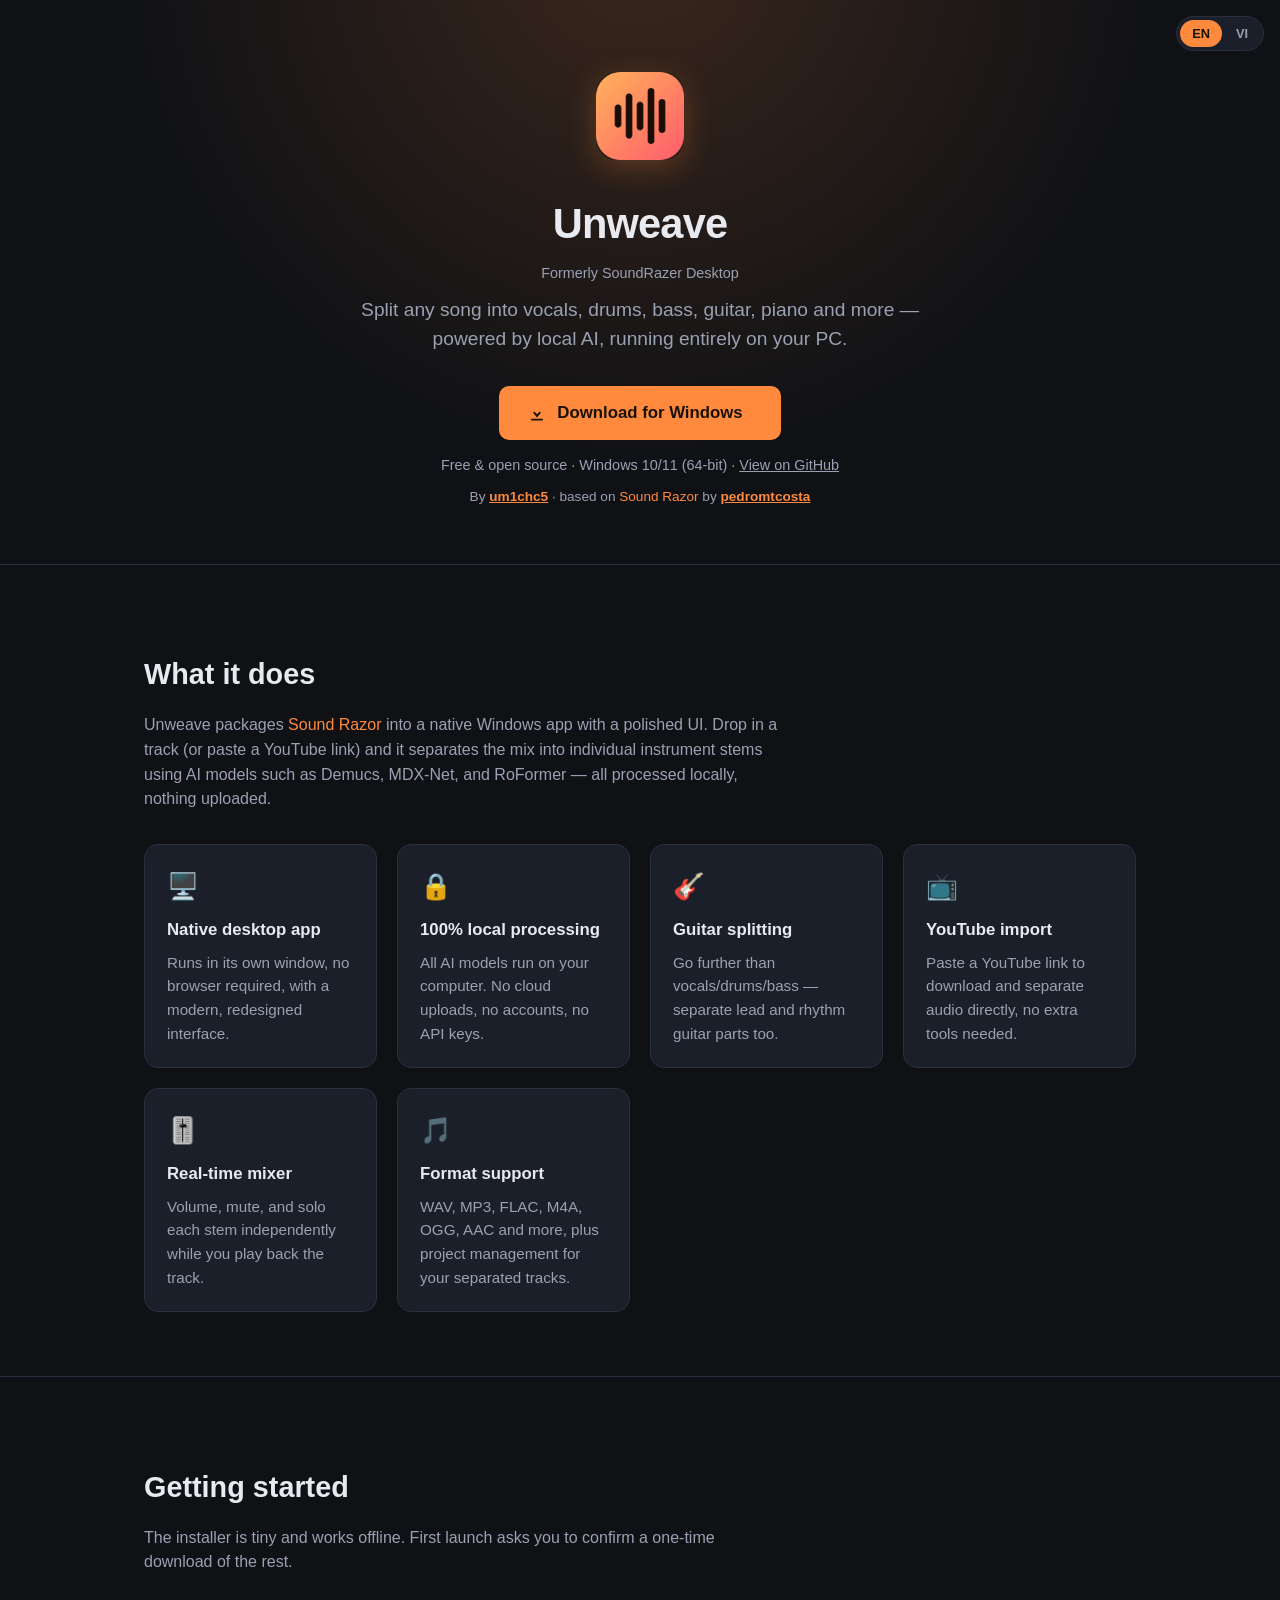
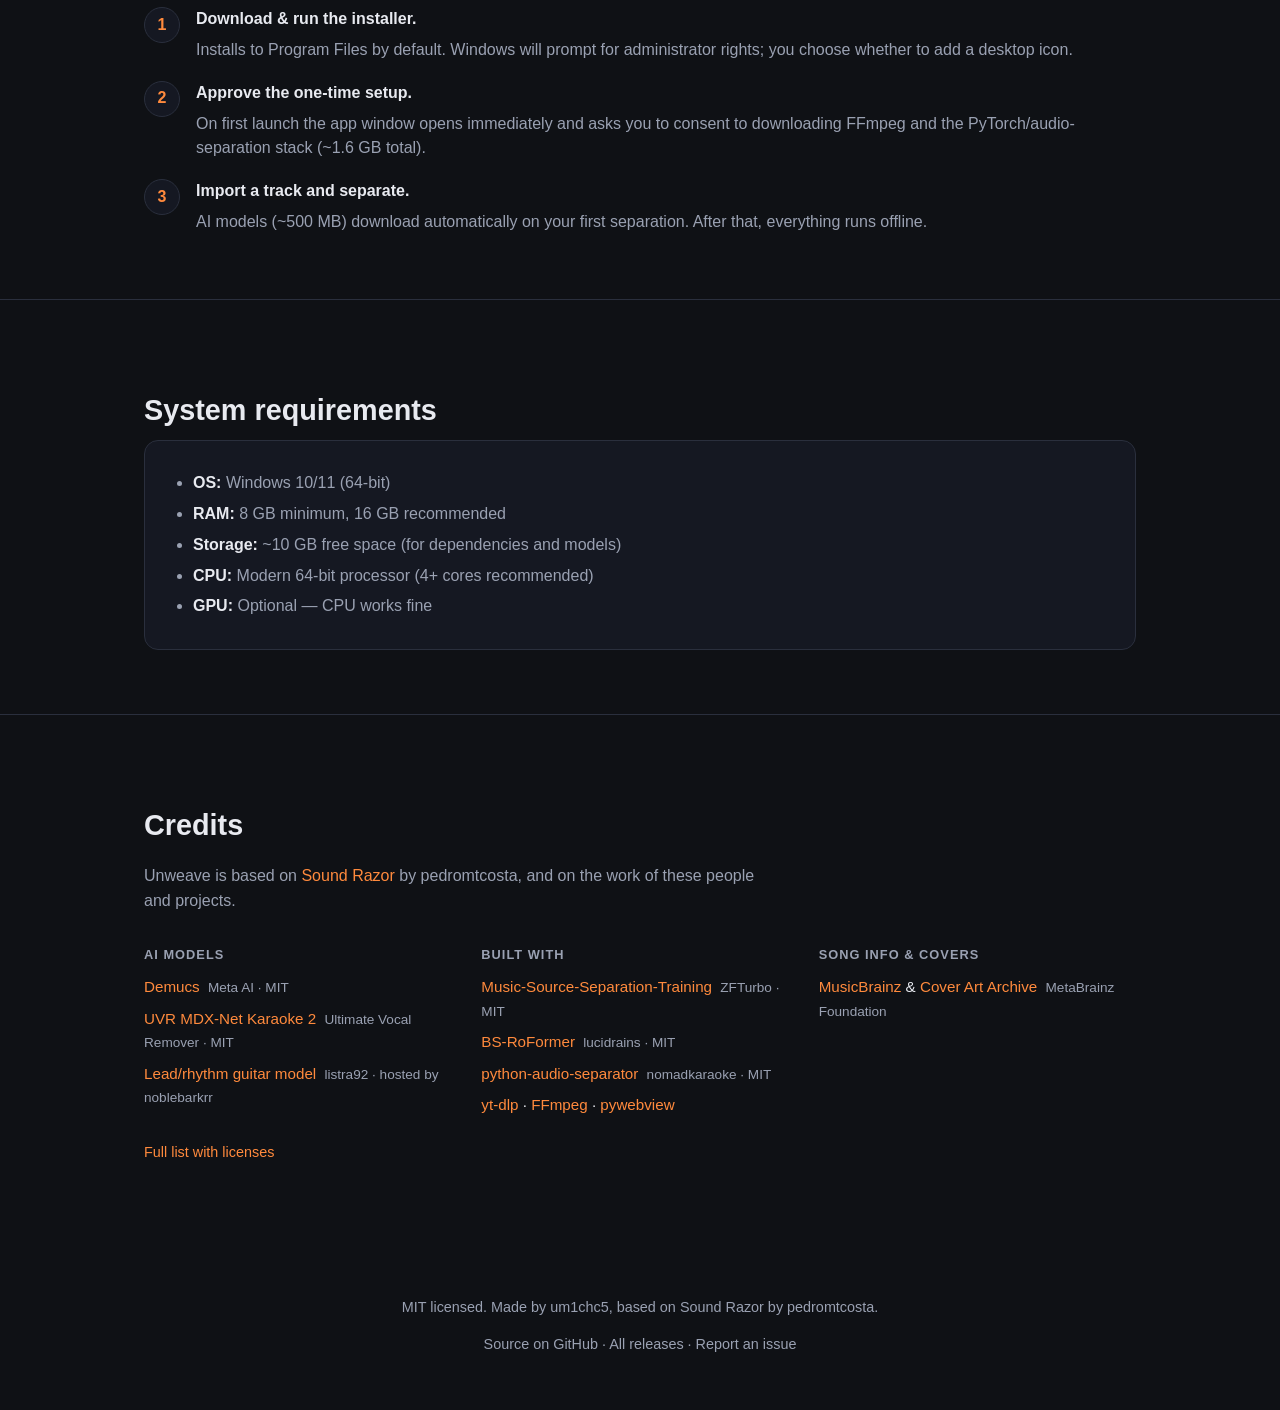
==== commit 5a260a1e: "Rename the app to Unweave, add credits, bump to 1.3.0 "SoundRazer" was one letter from the original " ====
--- a/docs/index.html
+++ b/docs/index.html
@@ -3,12 +3,12 @@
 <head>
 <meta charset="UTF-8" />
 <meta name="viewport" content="width=device-width, initial-scale=1.0" />
-<title>SoundRazer Desktop — AI Audio Stem Separation</title>
-<meta name="description" content="SoundRazer Desktop splits any song into vocals, drums, bass, guitar, piano and more using local AI models. Free, offline, Windows app." />
+<title>Unweave — AI Audio Stem Separation</title>
+<meta name="description" content="Unweave splits any song into vocals, drums, bass, guitar, piano and more using local AI models. Free, offline, Windows app." />
 <link rel="icon" href="assets/icon-256.png" />
 
 <meta property="og:type" content="website" />
-<meta property="og:title" content="SoundRazer Desktop — AI Audio Stem Separation" />
+<meta property="og:title" content="Unweave — AI Audio Stem Separation" />
 <meta property="og:description" content="Split any song into vocals, drums, bass, guitar, piano and more using local AI models. Free, offline, Windows app." />
 <meta property="og:url" content="https://um1chc5.github.io/soundrazer-desktop/" />
 <meta property="og:image" content="https://um1chc5.github.io/soundrazer-desktop/assets/og-image.png" />
@@ -16,7 +16,7 @@
 <meta property="og:image:height" content="630" />
 
 <meta name="twitter:card" content="summary_large_image" />
-<meta name="twitter:title" content="SoundRazer Desktop — AI Audio Stem Separation" />
+<meta name="twitter:title" content="Unweave — AI Audio Stem Separation" />
 <meta name="twitter:description" content="Split any song into vocals, drums, bass, guitar, piano and more using local AI models. Free, offline, Windows app." />
 <meta name="twitter:image" content="https://um1chc5.github.io/soundrazer-desktop/assets/og-image.png" />
 <style>
@@ -108,6 +108,13 @@
   .step p { margin: 6px 0 0; color: var(--muted); }
   .step strong { color: var(--text); }
 
+  .formerly { margin: -2px 0 10px; font-size: 0.9rem; color: var(--muted); }
+  .credits { display: grid; grid-template-columns: repeat(auto-fit, minmax(240px, 1fr)); gap: 20px; }
+  .credits h3 { margin: 0 0 10px; font-size: 0.8rem; letter-spacing: 0.08em; text-transform: uppercase; color: var(--muted); }
+  .credits ul { list-style: none; margin: 0; padding: 0; }
+  .credits li { margin: 0 0 8px; font-size: 0.95rem; }
+  .credits li span { color: var(--muted); font-size: 0.85rem; margin-left: 4px; }
+  .credits-more { margin-top: 16px; font-size: 0.9rem; }
   .reqs { background: var(--bg-alt); border: 1px solid var(--border); border-radius: 14px; padding: 24px 28px; }
   .reqs ul { margin: 0; padding-left: 20px; color: var(--muted); }
   .reqs li { margin: 6px 0; }
@@ -153,16 +160,17 @@
 
 <header class="hero">
   <div class="wrap">
-    <img src="assets/icon-256.png" alt="SoundRazer Desktop icon" class="logo" />
-    <h1>SoundRazer Desktop</h1>
+    <img src="assets/icon-256.png" alt="Unweave icon" class="logo" />
+    <h1>Unweave</h1>
+    <p class="formerly" data-i18n="hero.formerly">Formerly SoundRazer Desktop</p>
     <p class="tagline" data-i18n="hero.tagline">Split any song into vocals, drums, bass, guitar, piano and more — powered by local AI, running entirely on your PC.</p>
-    <a class="btn" href="https://github.com/um1chc5/soundrazer-desktop/releases/latest/download/SoundRazer-Setup-x64.exe">
+    <a class="btn" href="https://github.com/um1chc5/soundrazer-desktop/releases/latest/download/Unweave-Setup-x64.exe">
       <svg viewBox="0 0 24 24" fill="currentColor"><path d="M12 3v10.59l3.3-3.3 1.4 1.42L12 17.4l-4.7-5.69 1.4-1.42 3.3 3.3V3h0zM5 19h14v2H5z"/></svg>
       <span data-i18n="hero.btn">Download for Windows</span>
       <span class="installer-size" id="installer-size"></span>
     </a>
     <div class="sub-note" data-i18n="hero.subnote">Free &amp; open source · Windows 10/11 (64-bit) · <a href="https://github.com/um1chc5/soundrazer-desktop">View on GitHub</a></div>
-    <div class="credit" data-i18n="hero.credit">By <a href="https://github.com/um1chc5" class="author">um1chc5</a> · built on <a href="https://github.com/pedromtcosta/sound-razor">Sound Razor</a> by <a href="https://github.com/pedromtcosta" class="author">pedromtcosta</a></div>
+    <div class="credit" data-i18n="hero.credit">By <a href="https://github.com/um1chc5" class="author">um1chc5</a> · based on <a href="https://github.com/pedromtcosta/sound-razor">Sound Razor</a> by <a href="https://github.com/pedromtcosta" class="author">pedromtcosta</a></div>
   </div>
 </header>
 
@@ -170,7 +178,7 @@
   <div class="wrap">
     <h2 data-i18n="about.h2">What it does</h2>
     <p class="section-lead" data-i18n="about.lead">
-      SoundRazer Desktop packages <a href="https://github.com/pedromtcosta/sound-razor">Sound Razor</a> into a native Windows
+      Unweave packages <a href="https://github.com/pedromtcosta/sound-razor">Sound Razor</a> into a native Windows
       app with a polished UI. Drop in a track (or paste a YouTube link) and it separates the mix into individual
       instrument stems using AI models such as Demucs, MDX-Net, and RoFormer — all processed locally, nothing uploaded.
     </p>
@@ -254,9 +262,42 @@
   </div>
 </section>
 
+<section>
+  <div class="wrap">
+    <h2 data-i18n="credits.h2">Credits</h2>
+    <p class="section-lead" data-i18n="credits.lead">Unweave is based on <a href="https://github.com/pedromtcosta/sound-razor">Sound Razor</a> by pedromtcosta, and on the work of these people and projects.</p>
+    <div class="credits">
+      <div>
+        <h3 data-i18n="credits.models">AI models</h3>
+        <ul>
+          <li><a href="https://github.com/facebookresearch/demucs">Demucs</a> <span>Meta AI · MIT</span></li>
+          <li><a href="https://github.com/Anjok07/ultimatevocalremovergui">UVR MDX-Net Karaoke 2</a> <span>Ultimate Vocal Remover · MIT</span></li>
+          <li><a href="https://huggingface.co/noblebarkrr/mvsepless_resources">Lead/rhythm guitar model</a> <span>listra92 · hosted by noblebarkrr</span></li>
+        </ul>
+      </div>
+      <div>
+        <h3 data-i18n="credits.built">Built with</h3>
+        <ul>
+          <li><a href="https://github.com/ZFTurbo/Music-Source-Separation-Training">Music-Source-Separation-Training</a> <span>ZFTurbo · MIT</span></li>
+          <li><a href="https://github.com/lucidrains/BS-RoFormer">BS-RoFormer</a> <span>lucidrains · MIT</span></li>
+          <li><a href="https://github.com/nomadkaraoke/python-audio-separator">python-audio-separator</a> <span>nomadkaraoke · MIT</span></li>
+          <li><a href="https://github.com/yt-dlp/yt-dlp">yt-dlp</a> · <a href="https://ffmpeg.org">FFmpeg</a> · <a href="https://github.com/r0x0r/pywebview">pywebview</a></li>
+        </ul>
+      </div>
+      <div>
+        <h3 data-i18n="credits.data">Song info &amp; covers</h3>
+        <ul>
+          <li><a href="https://musicbrainz.org">MusicBrainz</a> &amp; <a href="https://coverartarchive.org">Cover Art Archive</a> <span>MetaBrainz Foundation</span></li>
+        </ul>
+      </div>
+    </div>
+    <p class="credits-more" data-i18n="credits.more"><a href="https://github.com/um1chc5/soundrazer-desktop#credits">Full list with licenses</a></p>
+  </div>
+</section>
+
 <footer>
   <div class="wrap">
-    <p data-i18n="footer.p1">MIT licensed. Made by <a href="https://github.com/um1chc5">um1chc5</a>, built on <a href="https://github.com/pedromtcosta/sound-razor">Sound Razor</a> by pedromtcosta.</p>
+    <p data-i18n="footer.p1">MIT licensed. Made by <a href="https://github.com/um1chc5">um1chc5</a>, based on <a href="https://github.com/pedromtcosta/sound-razor">Sound Razor</a> by pedromtcosta.</p>
     <p data-i18n="footer.p2"><a href="https://github.com/um1chc5/soundrazer-desktop">Source on GitHub</a> · <a href="https://github.com/um1chc5/soundrazer-desktop/releases">All releases</a> · <a href="https://github.com/um1chc5/soundrazer-desktop/issues">Report an issue</a></p>
   </div>
 </footer>
@@ -268,9 +309,9 @@
       "hero.tagline": "Tách mọi bài hát thành giọng hát, trống, bass, guitar, piano và hơn thế nữa — bằng AI chạy hoàn toàn trên máy tính của bạn.",
       "hero.btn": "Tải cho Windows",
       "hero.subnote": "Miễn phí &amp; mã nguồn mở · Windows 10/11 (64-bit) · <a href=\"https://github.com/um1chc5/soundrazer-desktop\">Xem trên GitHub</a>",
-      "hero.credit": "Bởi <a href=\"https://github.com/um1chc5\" class=\"author\">um1chc5</a> · xây dựng trên <a href=\"https://github.com/pedromtcosta/sound-razor\">Sound Razor</a> của <a href=\"https://github.com/pedromtcosta\" class=\"author\">pedromtcosta</a>",
+      "hero.credit": "Bởi <a href=\"https://github.com/um1chc5\" class=\"author\">um1chc5</a> · dựa trên <a href=\"https://github.com/pedromtcosta/sound-razor\">Sound Razor</a> của <a href=\"https://github.com/pedromtcosta\" class=\"author\">pedromtcosta</a>",
       "about.h2": "Ứng dụng này làm gì",
-      "about.lead": "SoundRazer Desktop đóng gói <a href=\"https://github.com/pedromtcosta/sound-razor\">Sound Razor</a> thành một ứng dụng Windows gốc với giao diện hiện đại. Thả một bản nhạc vào (hoặc dán link YouTube) và nó sẽ tách bản mix thành từng track nhạc cụ riêng biệt bằng các mô hình AI như Demucs, MDX-Net và RoFormer — xử lý hoàn toàn cục bộ, không tải lên đâu cả.",
+      "about.lead": "Unweave đóng gói <a href=\"https://github.com/pedromtcosta/sound-razor\">Sound Razor</a> thành một ứng dụng Windows gốc với giao diện hiện đại. Thả một bản nhạc vào (hoặc dán link YouTube) và nó sẽ tách bản mix thành từng track nhạc cụ riêng biệt bằng các mô hình AI như Demucs, MDX-Net và RoFormer — xử lý hoàn toàn cục bộ, không tải lên đâu cả.",
       "card.1.h3": "Ứng dụng desktop gốc",
       "card.1.p": "Chạy trong cửa sổ riêng, không cần trình duyệt, với giao diện hiện đại được thiết kế lại.",
       "card.2.h3": "Xử lý 100% cục bộ",
@@ -291,13 +332,20 @@
       "step.2.p": "Ở lần mở đầu tiên, cửa sổ ứng dụng hiện ra ngay và yêu cầu bạn đồng ý tải FFmpeg cùng bộ PyTorch/tách âm thanh (~1.6&nbsp;GB tổng cộng).",
       "step.3.strong": "Nhập một bản nhạc và tách.",
       "step.3.p": "Các mô hình AI (~500&nbsp;MB) sẽ tự động tải về khi bạn tách lần đầu tiên. Sau đó mọi thứ chạy hoàn toàn offline.",
+      "hero.formerly": "Trước đây là SoundRazer Desktop",
+      "credits.h2": "Ghi công",
+      "credits.lead": "Unweave dựa trên <a href=\"https://github.com/pedromtcosta/sound-razor\">Sound Razor</a> của pedromtcosta, cùng công sức của những người và dự án dưới đây.",
+      "credits.models": "Mô hình AI",
+      "credits.built": "Xây dựng bằng",
+      "credits.data": "Thông tin bài hát &amp; ảnh bìa",
+      "credits.more": "<a href=\"https://github.com/um1chc5/soundrazer-desktop#credits\">Danh sách đầy đủ và giấy phép</a>",
       "reqs.h2": "Yêu cầu hệ thống",
       "reqs.os": "<strong>Hệ điều hành:</strong> Windows 10/11 (64-bit)",
       "reqs.ram": "<strong>RAM:</strong> Tối thiểu 8&nbsp;GB, khuyến nghị 16&nbsp;GB",
       "reqs.storage": "<strong>Dung lượng:</strong> ~10&nbsp;GB trống (cho dependencies và models)",
       "reqs.cpu": "<strong>CPU:</strong> Bộ xử lý 64-bit hiện đại (khuyến nghị 4+ nhân)",
       "reqs.gpu": "<strong>GPU:</strong> Tùy chọn — CPU vẫn chạy tốt",
-      "footer.p1": "Giấy phép MIT. Thực hiện bởi <a href=\"https://github.com/um1chc5\">um1chc5</a>, xây dựng trên <a href=\"https://github.com/pedromtcosta/sound-razor\">Sound Razor</a> của pedromtcosta.",
+      "footer.p1": "Giấy phép MIT. Thực hiện bởi <a href=\"https://github.com/um1chc5\">um1chc5</a>, dựa trên <a href=\"https://github.com/pedromtcosta/sound-razor\">Sound Razor</a> của pedromtcosta.",
       "footer.p2": "<a href=\"https://github.com/um1chc5/soundrazer-desktop\">Mã nguồn trên GitHub</a> · <a href=\"https://github.com/um1chc5/soundrazer-desktop/releases\">Tất cả bản phát hành</a> · <a href=\"https://github.com/um1chc5/soundrazer-desktop/issues\">Báo lỗi</a>"
     }
   };
@@ -329,19 +377,22 @@
   var initial = saved || (navigator.language && navigator.language.toLowerCase().indexOf("vi") === 0 ? "vi" : "en");
   applyLang(initial);
 
-  (function loadInstallerSize() {
+  (function loadInstallerInfo() {
+    // Latest release's version and installer size, shown on the download button.
     var el = document.getElementById("installer-size");
-    var cacheKey = "srInstallerSize";
+    var cacheKey = "srInstallerInfo";
     var cached = null;
     try { cached = JSON.parse(localStorage.getItem(cacheKey) || "null"); } catch (_) {}
     if (cached && cached.text && Date.now() - cached.at < 3600000) { el.textContent = cached.text; return; }
     fetch("https://api.github.com/repos/um1chc5/soundrazer-desktop/releases/latest")
       .then(function (r) { return r.ok ? r.json() : null; })
       .then(function (data) {
-        var asset = data && data.assets && data.assets.find(function (a) { return a.name === "SoundRazer-Setup-x64.exe"; });
+        var asset = data && data.assets && data.assets.find(function (a) { return a.name === "Unweave-Setup-x64.exe"; });
         if (!asset) return;
         var mb = asset.size / (1024 * 1024);
-        var text = "(~" + (mb < 10 ? mb.toFixed(1) : Math.round(mb)) + " MB)";
+        var size = "~" + (mb < 10 ? mb.toFixed(1) : Math.round(mb)) + " MB";
+        var version = data.tag_name ? data.tag_name.replace(/^v?/, "v") : "";
+        var text = "(" + (version ? version + " · " : "") + size + ")";
         el.textContent = text;
         try { localStorage.setItem(cacheKey, JSON.stringify({text: text, at: Date.now()})); } catch (_) {}
       })
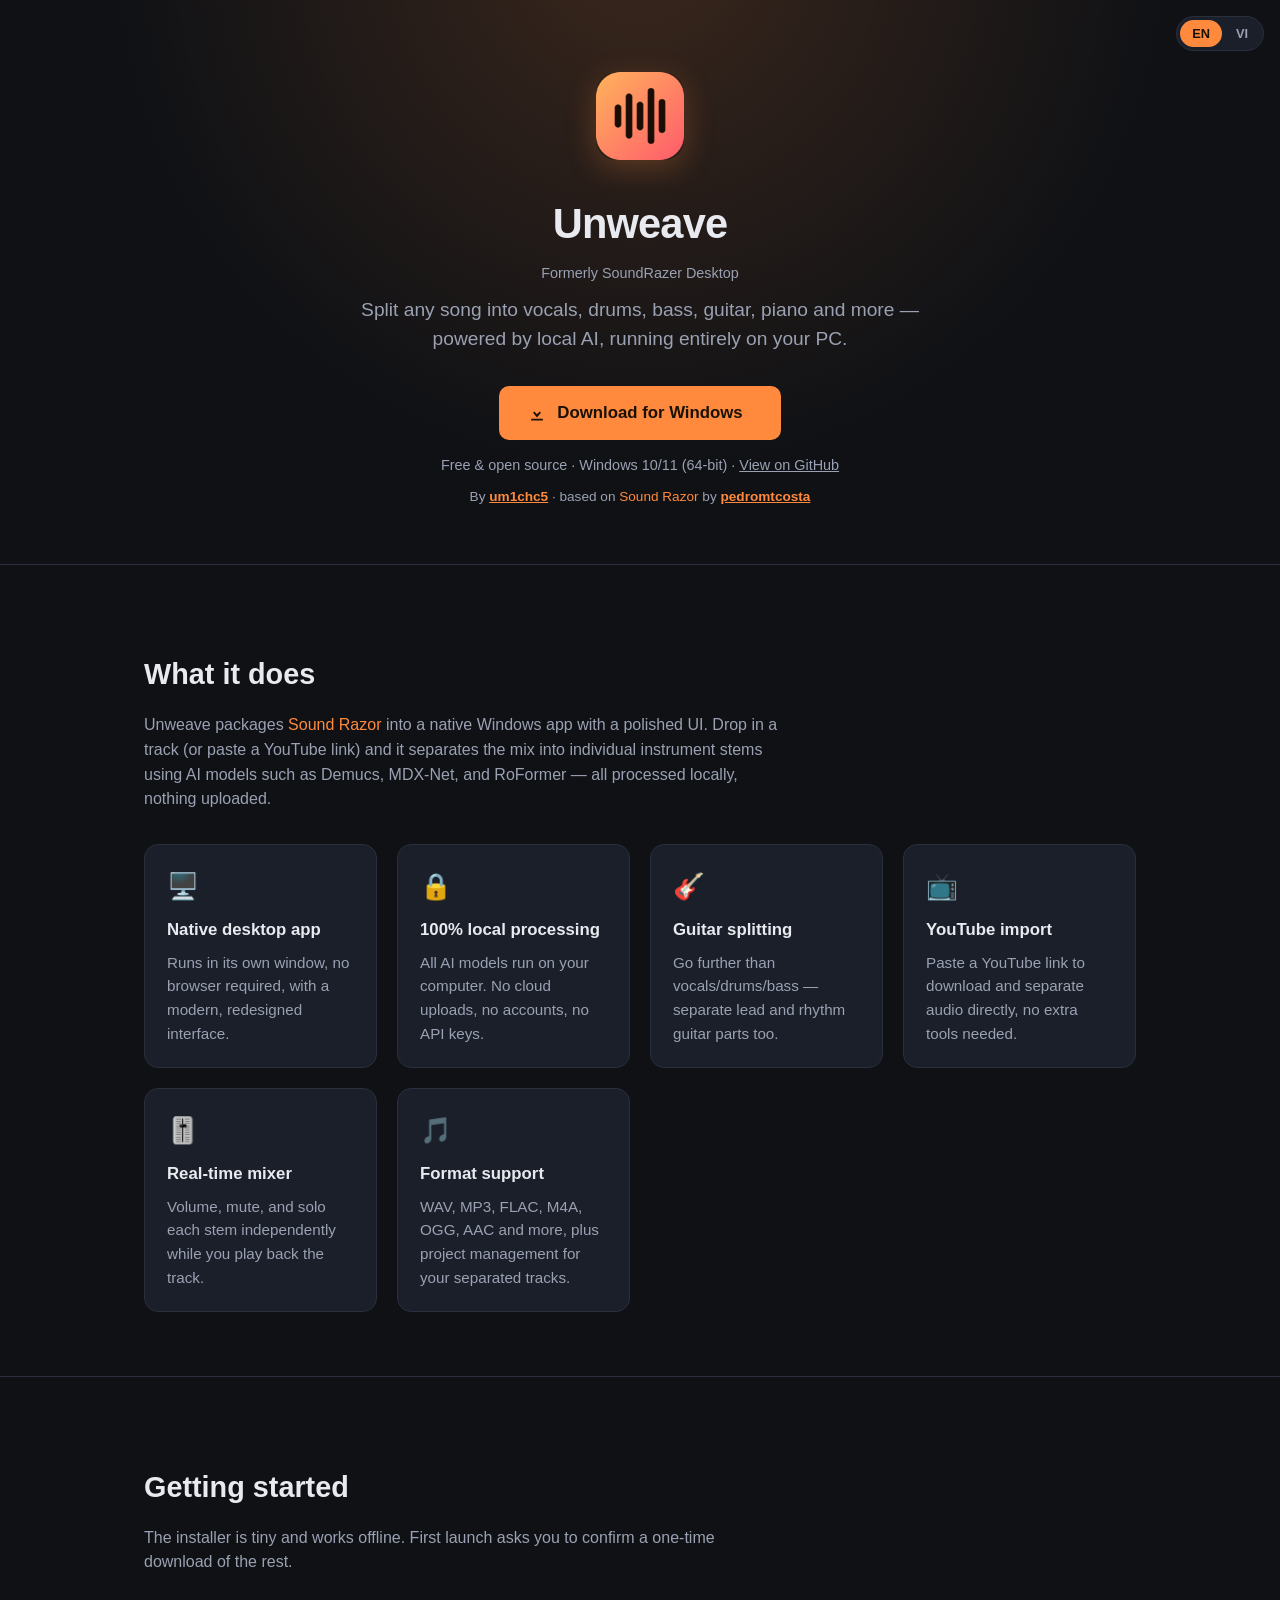
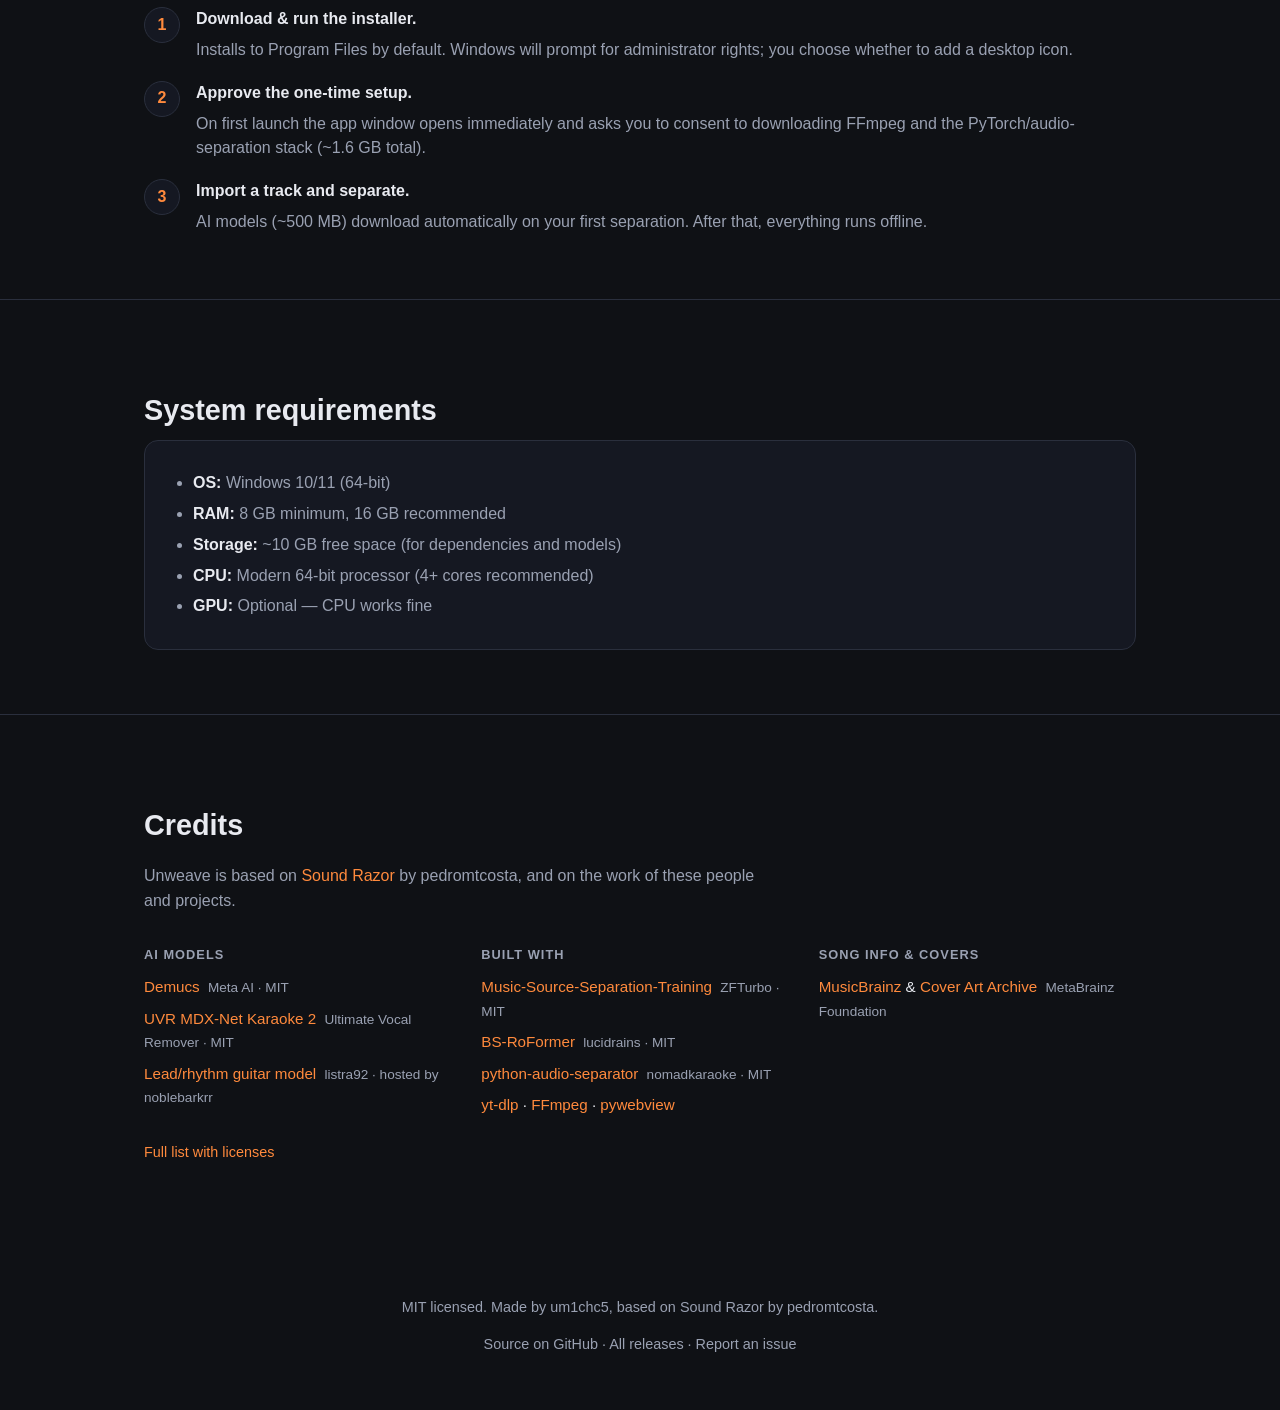
==== commit ff29bcf4: "Point links at the renamed um1chc5/unweave repository Co-Authored-By: Claude Opus 5.5 <noreply@anthr" ====
--- a/docs/index.html
+++ b/docs/index.html
@@ -10,15 +10,15 @@
 <meta property="og:type" content="website" />
 <meta property="og:title" content="Unweave — AI Audio Stem Separation" />
 <meta property="og:description" content="Split any song into vocals, drums, bass, guitar, piano and more using local AI models. Free, offline, Windows app." />
-<meta property="og:url" content="https://um1chc5.github.io/soundrazer-desktop/" />
-<meta property="og:image" content="https://um1chc5.github.io/soundrazer-desktop/assets/og-image.png" />
+<meta property="og:url" content="https://um1chc5.github.io/unweave/" />
+<meta property="og:image" content="https://um1chc5.github.io/unweave/assets/og-image.png" />
 <meta property="og:image:width" content="1200" />
 <meta property="og:image:height" content="630" />
 
 <meta name="twitter:card" content="summary_large_image" />
 <meta name="twitter:title" content="Unweave — AI Audio Stem Separation" />
 <meta name="twitter:description" content="Split any song into vocals, drums, bass, guitar, piano and more using local AI models. Free, offline, Windows app." />
-<meta name="twitter:image" content="https://um1chc5.github.io/soundrazer-desktop/assets/og-image.png" />
+<meta name="twitter:image" content="https://um1chc5.github.io/unweave/assets/og-image.png" />
 <style>
   :root {
     --bg: #0f1115;
@@ -164,12 +164,12 @@
     <h1>Unweave</h1>
     <p class="formerly" data-i18n="hero.formerly">Formerly SoundRazer Desktop</p>
     <p class="tagline" data-i18n="hero.tagline">Split any song into vocals, drums, bass, guitar, piano and more — powered by local AI, running entirely on your PC.</p>
-    <a class="btn" href="https://github.com/um1chc5/soundrazer-desktop/releases/latest/download/Unweave-Setup-x64.exe">
+    <a class="btn" href="https://github.com/um1chc5/unweave/releases/latest/download/Unweave-Setup-x64.exe">
       <svg viewBox="0 0 24 24" fill="currentColor"><path d="M12 3v10.59l3.3-3.3 1.4 1.42L12 17.4l-4.7-5.69 1.4-1.42 3.3 3.3V3h0zM5 19h14v2H5z"/></svg>
       <span data-i18n="hero.btn">Download for Windows</span>
       <span class="installer-size" id="installer-size"></span>
     </a>
-    <div class="sub-note" data-i18n="hero.subnote">Free &amp; open source · Windows 10/11 (64-bit) · <a href="https://github.com/um1chc5/soundrazer-desktop">View on GitHub</a></div>
+    <div class="sub-note" data-i18n="hero.subnote">Free &amp; open source · Windows 10/11 (64-bit) · <a href="https://github.com/um1chc5/unweave">View on GitHub</a></div>
     <div class="credit" data-i18n="hero.credit">By <a href="https://github.com/um1chc5" class="author">um1chc5</a> · based on <a href="https://github.com/pedromtcosta/sound-razor">Sound Razor</a> by <a href="https://github.com/pedromtcosta" class="author">pedromtcosta</a></div>
   </div>
 </header>
@@ -291,14 +291,14 @@
         </ul>
       </div>
     </div>
-    <p class="credits-more" data-i18n="credits.more"><a href="https://github.com/um1chc5/soundrazer-desktop#credits">Full list with licenses</a></p>
+    <p class="credits-more" data-i18n="credits.more"><a href="https://github.com/um1chc5/unweave#credits">Full list with licenses</a></p>
   </div>
 </section>
 
 <footer>
   <div class="wrap">
     <p data-i18n="footer.p1">MIT licensed. Made by <a href="https://github.com/um1chc5">um1chc5</a>, based on <a href="https://github.com/pedromtcosta/sound-razor">Sound Razor</a> by pedromtcosta.</p>
-    <p data-i18n="footer.p2"><a href="https://github.com/um1chc5/soundrazer-desktop">Source on GitHub</a> · <a href="https://github.com/um1chc5/soundrazer-desktop/releases">All releases</a> · <a href="https://github.com/um1chc5/soundrazer-desktop/issues">Report an issue</a></p>
+    <p data-i18n="footer.p2"><a href="https://github.com/um1chc5/unweave">Source on GitHub</a> · <a href="https://github.com/um1chc5/unweave/releases">All releases</a> · <a href="https://github.com/um1chc5/unweave/issues">Report an issue</a></p>
   </div>
 </footer>
 
@@ -308,7 +308,7 @@
     vi: {
       "hero.tagline": "Tách mọi bài hát thành giọng hát, trống, bass, guitar, piano và hơn thế nữa — bằng AI chạy hoàn toàn trên máy tính của bạn.",
       "hero.btn": "Tải cho Windows",
-      "hero.subnote": "Miễn phí &amp; mã nguồn mở · Windows 10/11 (64-bit) · <a href=\"https://github.com/um1chc5/soundrazer-desktop\">Xem trên GitHub</a>",
+      "hero.subnote": "Miễn phí &amp; mã nguồn mở · Windows 10/11 (64-bit) · <a href=\"https://github.com/um1chc5/unweave\">Xem trên GitHub</a>",
       "hero.credit": "Bởi <a href=\"https://github.com/um1chc5\" class=\"author\">um1chc5</a> · dựa trên <a href=\"https://github.com/pedromtcosta/sound-razor\">Sound Razor</a> của <a href=\"https://github.com/pedromtcosta\" class=\"author\">pedromtcosta</a>",
       "about.h2": "Ứng dụng này làm gì",
       "about.lead": "Unweave đóng gói <a href=\"https://github.com/pedromtcosta/sound-razor\">Sound Razor</a> thành một ứng dụng Windows gốc với giao diện hiện đại. Thả một bản nhạc vào (hoặc dán link YouTube) và nó sẽ tách bản mix thành từng track nhạc cụ riêng biệt bằng các mô hình AI như Demucs, MDX-Net và RoFormer — xử lý hoàn toàn cục bộ, không tải lên đâu cả.",
@@ -338,7 +338,7 @@
       "credits.models": "Mô hình AI",
       "credits.built": "Xây dựng bằng",
       "credits.data": "Thông tin bài hát &amp; ảnh bìa",
-      "credits.more": "<a href=\"https://github.com/um1chc5/soundrazer-desktop#credits\">Danh sách đầy đủ và giấy phép</a>",
+      "credits.more": "<a href=\"https://github.com/um1chc5/unweave#credits\">Danh sách đầy đủ và giấy phép</a>",
       "reqs.h2": "Yêu cầu hệ thống",
       "reqs.os": "<strong>Hệ điều hành:</strong> Windows 10/11 (64-bit)",
       "reqs.ram": "<strong>RAM:</strong> Tối thiểu 8&nbsp;GB, khuyến nghị 16&nbsp;GB",
@@ -346,7 +346,7 @@
       "reqs.cpu": "<strong>CPU:</strong> Bộ xử lý 64-bit hiện đại (khuyến nghị 4+ nhân)",
       "reqs.gpu": "<strong>GPU:</strong> Tùy chọn — CPU vẫn chạy tốt",
       "footer.p1": "Giấy phép MIT. Thực hiện bởi <a href=\"https://github.com/um1chc5\">um1chc5</a>, dựa trên <a href=\"https://github.com/pedromtcosta/sound-razor\">Sound Razor</a> của pedromtcosta.",
-      "footer.p2": "<a href=\"https://github.com/um1chc5/soundrazer-desktop\">Mã nguồn trên GitHub</a> · <a href=\"https://github.com/um1chc5/soundrazer-desktop/releases\">Tất cả bản phát hành</a> · <a href=\"https://github.com/um1chc5/soundrazer-desktop/issues\">Báo lỗi</a>"
+      "footer.p2": "<a href=\"https://github.com/um1chc5/unweave\">Mã nguồn trên GitHub</a> · <a href=\"https://github.com/um1chc5/unweave/releases\">Tất cả bản phát hành</a> · <a href=\"https://github.com/um1chc5/unweave/issues\">Báo lỗi</a>"
     }
   };
 
@@ -384,7 +384,7 @@
     var cached = null;
     try { cached = JSON.parse(localStorage.getItem(cacheKey) || "null"); } catch (_) {}
     if (cached && cached.text && Date.now() - cached.at < 3600000) { el.textContent = cached.text; return; }
-    fetch("https://api.github.com/repos/um1chc5/soundrazer-desktop/releases/latest")
+    fetch("https://api.github.com/repos/um1chc5/unweave/releases/latest")
       .then(function (r) { return r.ok ? r.json() : null; })
       .then(function (data) {
         var asset = data && data.assets && data.assets.find(function (a) { return a.name === "Unweave-Setup-x64.exe"; });
